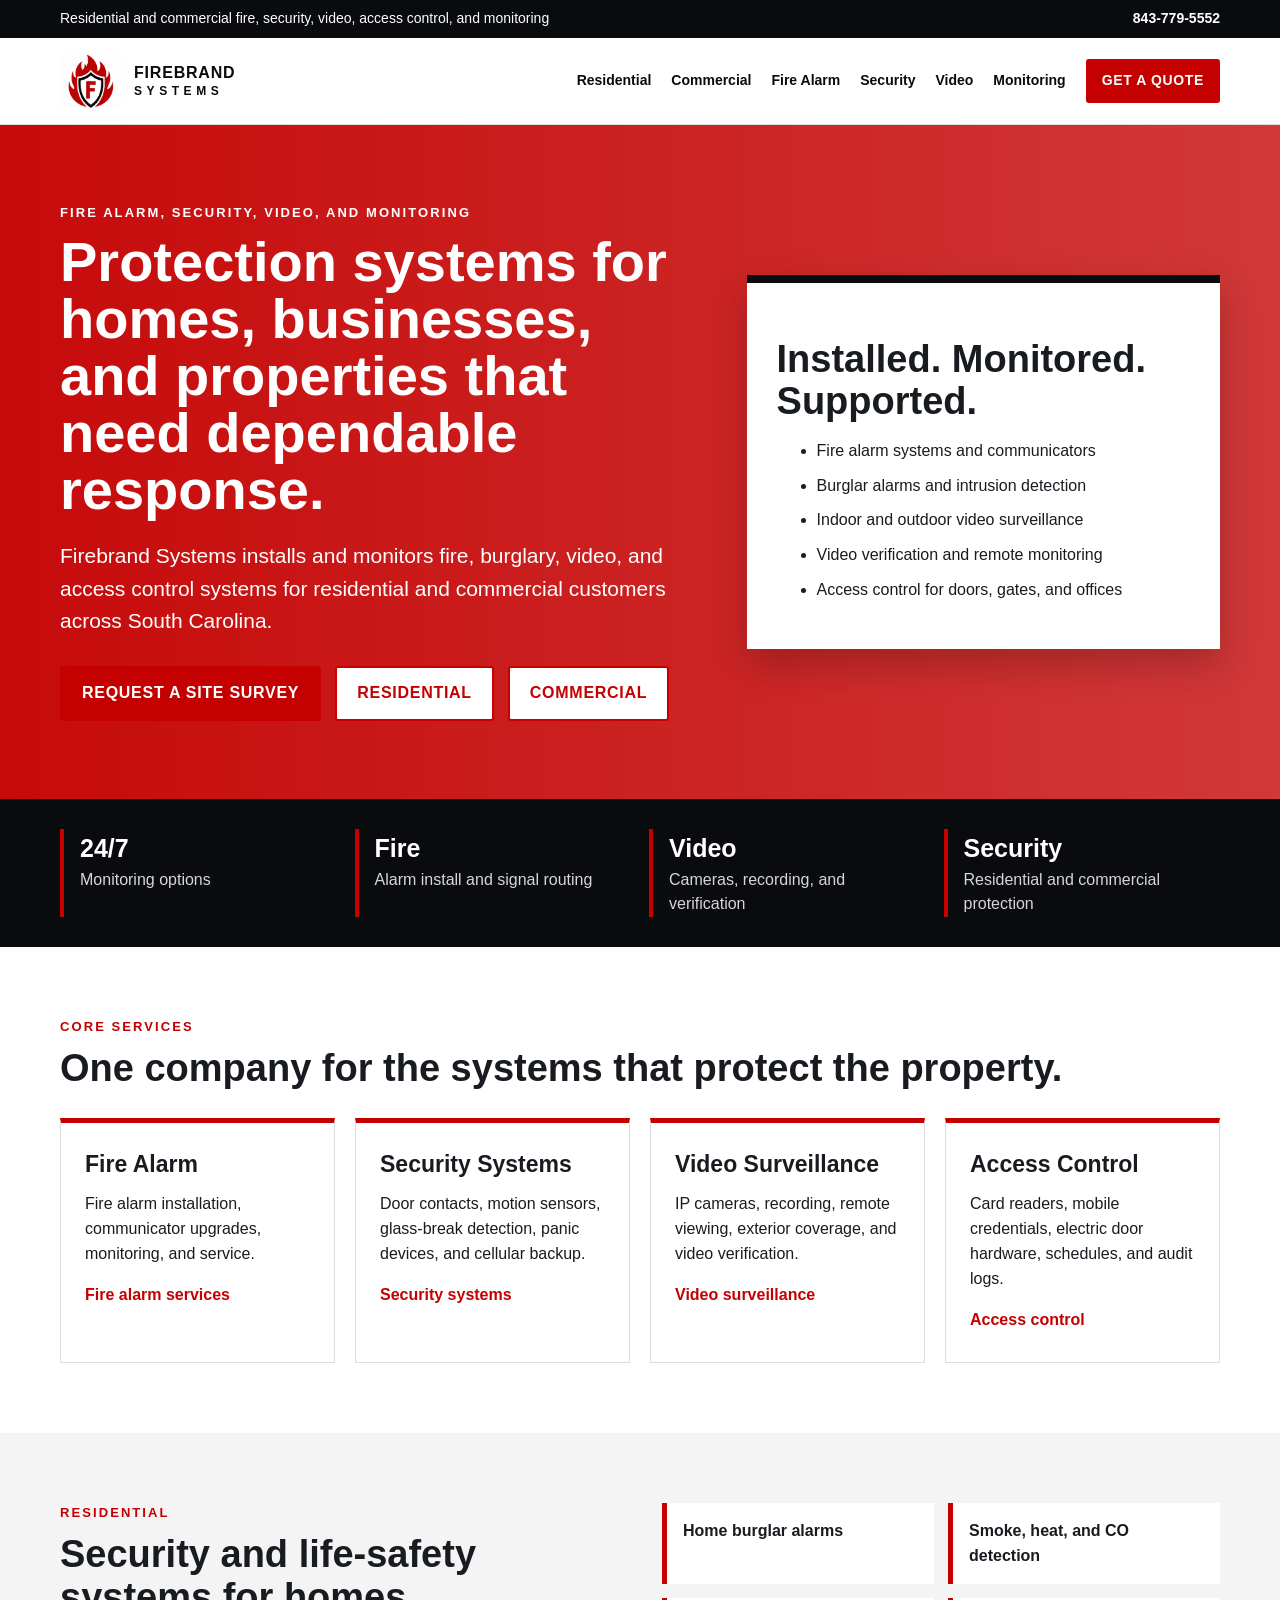
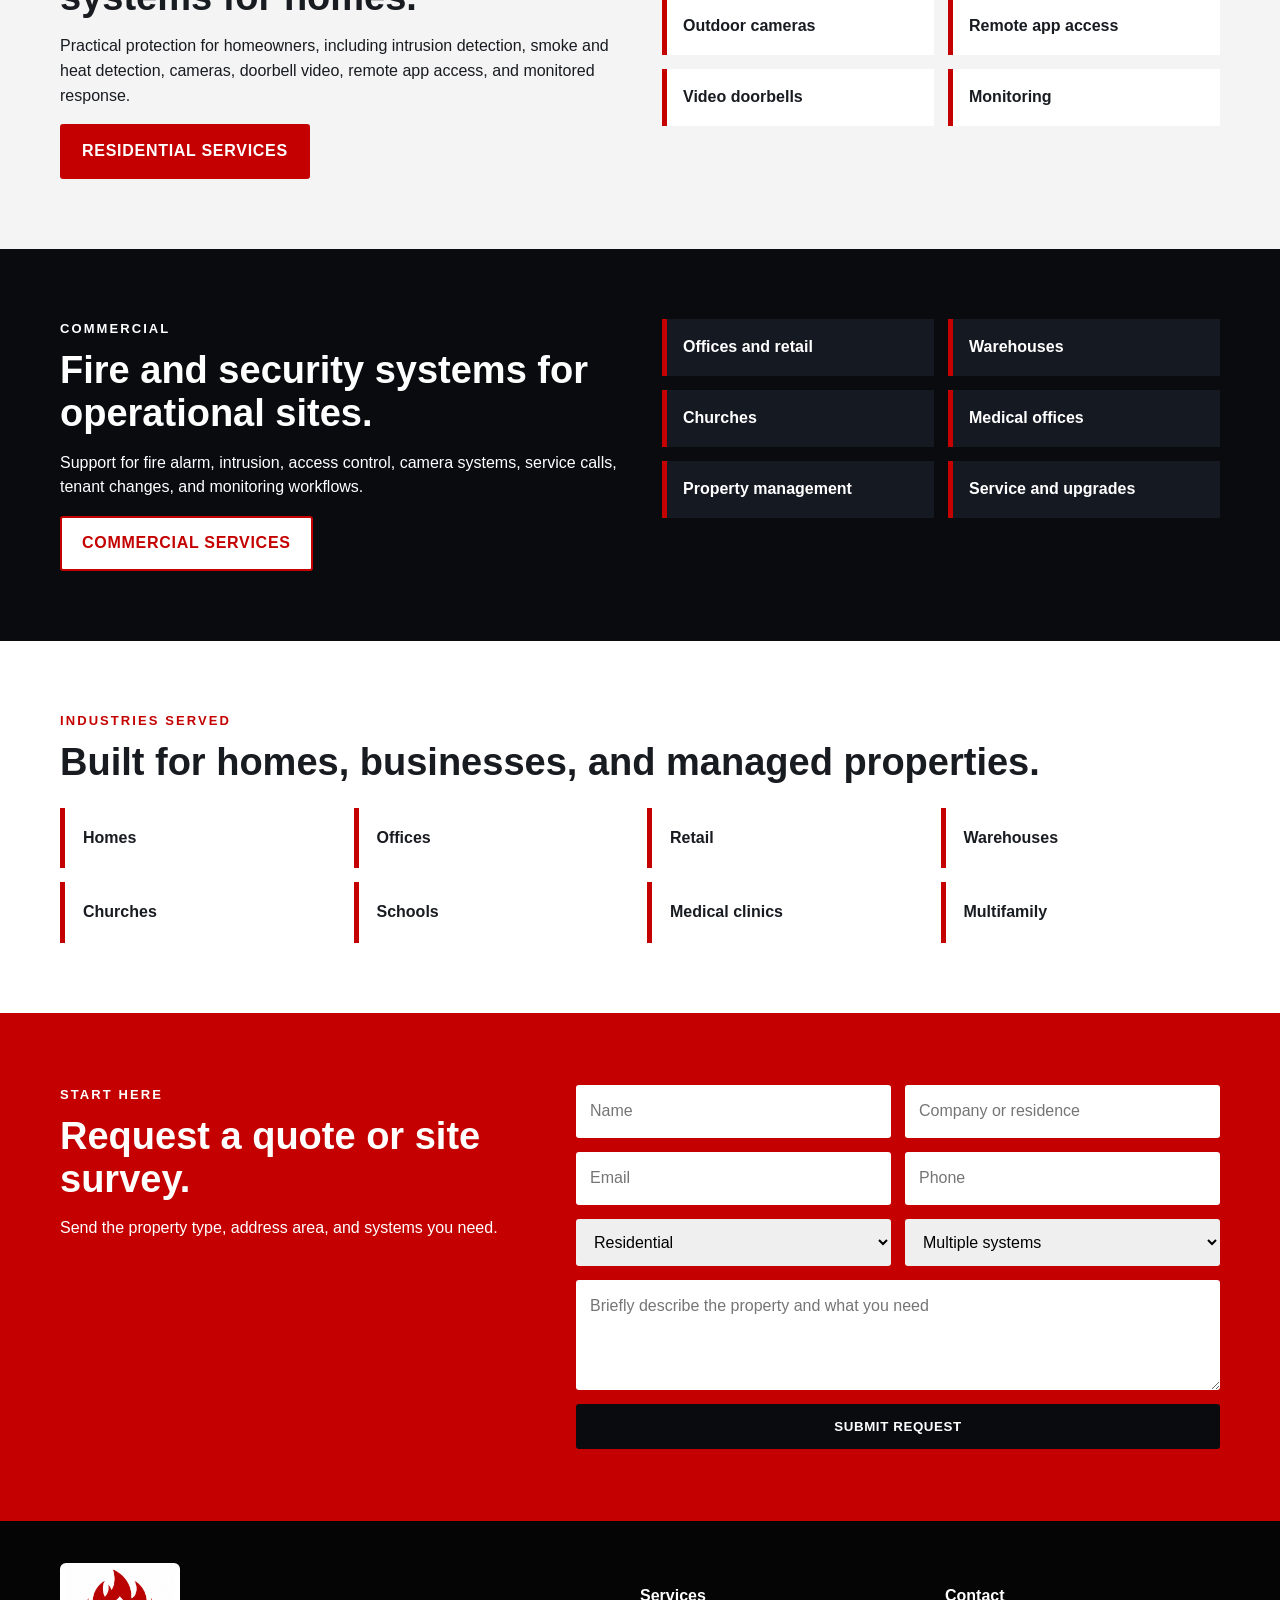
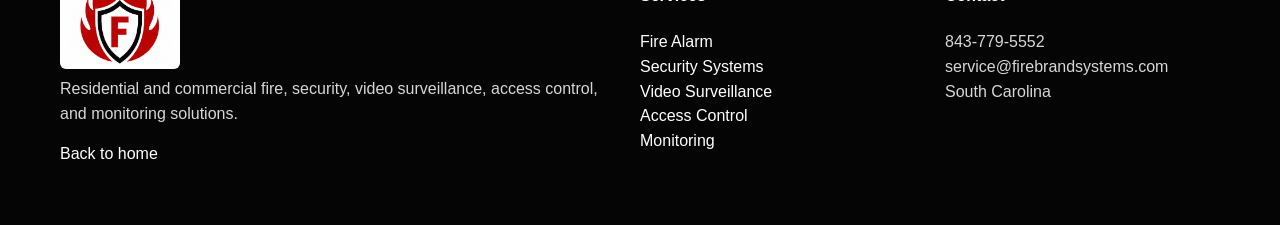
==== index.html @ 03f9a1e9 "Update logo image source in footer" ====
<!doctype html>
<html lang="en">
<head>
  <meta charset="utf-8">
  <meta name="viewport" content="width=device-width, initial-scale=1">
  <title>Firebrand Systems | Fire, Security, Video & Monitoring</title>
  <meta name="description" content="Residential and commercial fire alarm, burglar alarm, video surveillance, access control, and monitoring.">
  <link rel="icon" href="assets/favicon.svg" type="image/svg+xml">
  <link rel="stylesheet" href="styles.css">
</head>
<body>

<header class="utility">
  <div class="container utility-inner">
    <span>Residential and commercial fire, security, video, access control, and monitoring</span>
    <a href="tel:8437795552">843-779-5552</a>
  </div>
</header>
<nav class="nav">
  <div class="container nav-inner">
    <a class="brand" href="index.html" aria-label="Firebrand Systems home">
      <img src="firebrand-logo.png" alt="Firebrand Systems logo">
      <span>FIREBRAND <em>SYSTEMS</em></span>
    </a>
    <div class="nav-links">
      <a href="residential.html">Residential</a>
      <a href="commercial.html">Commercial</a>
      <a href="fire-alarm.html">Fire Alarm</a>
      <a href="security-systems.html">Security</a>
      <a href="video-surveillance.html">Video</a>
      <a href="monitoring.html">Monitoring</a>
      <a class="button nav-button" href="contact.html">Get a Quote</a>
    </div>
  </div>
</nav>


<main id="top">
  <section class="hero">
    <div class="container hero-grid">
      <div class="hero-copy">
        <p class="eyebrow">Fire alarm, security, video, and monitoring</p>
        <h1>Protection systems for homes, businesses, and properties that need dependable response.</h1>
        <p class="lead">Firebrand Systems installs and monitors fire, burglary, video, and access control systems for residential and commercial customers across South Carolina.</p>
        <div class="actions">
          <a class="button" href="contact.html">Request a Site Survey</a>
          <a class="button secondary" href="residential.html">Residential</a>
          <a class="button secondary" href="commercial.html">Commercial</a>
        </div>
      </div>
      <div class="hero-panel">
        <img src="assets/firebrand-logo.png" alt="">
        <h2>Installed. Monitored. Supported.</h2>
        <ul>
          <li>Fire alarm systems and communicators</li>
          <li>Burglar alarms and intrusion detection</li>
          <li>Indoor and outdoor video surveillance</li>
          <li>Video verification and remote monitoring</li>
          <li>Access control for doors, gates, and offices</li>
        </ul>
      </div>
    </div>
  </section>

  <section class="section proof">
    <div class="container proof-grid">
      <div><strong>24/7</strong><span>Monitoring options</span></div>
      <div><strong>Fire</strong><span>Alarm install and signal routing</span></div>
      <div><strong>Video</strong><span>Cameras, recording, and verification</span></div>
      <div><strong>Security</strong><span>Residential and commercial protection</span></div>
    </div>
  </section>

  <section class="section">
    <div class="container">
      <p class="eyebrow red">Core services</p>
      <h2>One company for the systems that protect the property.</h2>
      <div class="cards">
        <article class="card"><h3>Fire Alarm</h3><p>Fire alarm installation, communicator upgrades, monitoring, and service.</p><a href="fire-alarm.html">Fire alarm services</a></article>
        <article class="card"><h3>Security Systems</h3><p>Door contacts, motion sensors, glass-break detection, panic devices, and cellular backup.</p><a href="security-systems.html">Security systems</a></article>
        <article class="card"><h3>Video Surveillance</h3><p>IP cameras, recording, remote viewing, exterior coverage, and video verification.</p><a href="video-surveillance.html">Video surveillance</a></article>
        <article class="card"><h3>Access Control</h3><p>Card readers, mobile credentials, electric door hardware, schedules, and audit logs.</p><a href="access-control.html">Access control</a></article>
      </div>
    </div>
  </section>

  <section class="section split-section">
    <div class="container split">
      <div>
        <p class="eyebrow red">Residential</p>
        <h2>Security and life-safety systems for homes.</h2>
        <p>Practical protection for homeowners, including intrusion detection, smoke and heat detection, cameras, doorbell video, remote app access, and monitored response.</p>
        <a class="button" href="residential.html">Residential Services</a>
      </div>
      <div class="checklist">
        <span>Home burglar alarms</span><span>Smoke, heat, and CO detection</span><span>Outdoor cameras</span><span>Remote app access</span><span>Video doorbells</span><span>Monitoring</span>
      </div>
    </div>
  </section>

  <section class="section dark">
    <div class="container split">
      <div>
        <p class="eyebrow">Commercial</p>
        <h2>Fire and security systems for operational sites.</h2>
        <p>Support for fire alarm, intrusion, access control, camera systems, service calls, tenant changes, and monitoring workflows.</p>
        <a class="button secondary" href="commercial.html">Commercial Services</a>
      </div>
      <div class="checklist dark-list">
        <span>Offices and retail</span><span>Warehouses</span><span>Churches</span><span>Medical offices</span><span>Property management</span><span>Service and upgrades</span>
      </div>
    </div>
  </section>

  <section class="section">
    <div class="container">
      <p class="eyebrow red">Industries served</p>
      <h2>Built for homes, businesses, and managed properties.</h2>
      <div class="industry-grid">
        <span>Homes</span><span>Offices</span><span>Retail</span><span>Warehouses</span>
        <span>Churches</span><span>Schools</span><span>Medical clinics</span><span>Multifamily</span>
      </div>
    </div>
  </section>

  <section class="cta">
    <div class="container cta-grid">
      <div><p class="eyebrow">Start here</p><h2>Request a quote or site survey.</h2><p>Send the property type, address area, and systems you need.</p></div>
      <form name="quote-home" method="POST" data-netlify="true">
        <input type="text" name="name" placeholder="Name">
        <input type="text" name="company" placeholder="Company or residence">
        <input type="email" name="email" placeholder="Email">
        <input type="tel" name="phone" placeholder="Phone">
        <select name="property_type"><option>Residential</option><option>Commercial</option><option>Property management</option><option>Other</option></select>
        <select name="service"><option>Multiple systems</option><option>Fire alarm</option><option>Burglar alarm</option><option>Video surveillance</option><option>Access control</option><option>Monitoring</option></select>
        <textarea name="message" placeholder="Briefly describe the property and what you need"></textarea>
        <button class="button dark-button" type="submit">Submit Request</button>
      </form>
    </div>
  </section>
</main>


<footer>
  <div class="container footer-grid">
    <div>
      <img src="firebrand-logo.png" alt="Firebrand Systems logo">
      <p>Residential and commercial fire, security, video surveillance, access control, and monitoring solutions.</p>
      <p><a href="index.html">Back to home</a></p>
    </div>
    <div>
      <h4>Services</h4>
      <p><a href="fire-alarm.html">Fire Alarm</a><br>
      <a href="security-systems.html">Security Systems</a><br>
      <a href="video-surveillance.html">Video Surveillance</a><br>
      <a href="access-control.html">Access Control</a><br>
      <a href="monitoring.html">Monitoring</a></p>
    </div>
    <div>
      <h4>Contact</h4>
      <p>843-779-5552<br>service@firebrandsystems.com<br>South Carolina</p>
    </div>
  </div>
</footer>

</body>
</html>
---- styles.css ----
:root{
  --red:#c40000;
  --red-dark:#9f0000;
  --dark:#090b0f;
  --ink:#181b20;
  --muted:#f4f4f4;
  --panel:#ffffff;
  --line:#dddddd;
  --soft:#fafafa;
}
*{box-sizing:border-box}
html{scroll-behavior:smooth}
body{margin:0;font-family:Arial,Helvetica,sans-serif;color:var(--ink);line-height:1.55;background:#fff}
img{max-width:100%;height:auto}
.container{width:min(1160px,92vw);margin:0 auto}
.utility{background:var(--dark);color:#fff;font-size:14px}
.utility-inner{display:flex;justify-content:space-between;gap:18px;padding:8px 0}
.utility a{color:#fff;text-decoration:none;font-weight:800}
.nav{background:#fff;border-bottom:1px solid var(--line);position:sticky;top:0;z-index:20}
.nav-inner{display:flex;align-items:center;justify-content:space-between;padding:12px 0}
.brand{display:flex;align-items:center;gap:12px;text-decoration:none;color:var(--dark);font-weight:900;letter-spacing:.05em}
.brand img{width:62px;height:62px;object-fit:contain}
.brand span{line-height:1}
.brand em{display:block;font-style:normal;font-size:12px;letter-spacing:.38em;margin-top:4px}
.nav-links{display:flex;align-items:center;gap:20px}
.nav-links a{color:var(--dark);text-decoration:none;font-weight:800;font-size:14px}
.nav-links a:hover{color:var(--red)}
.button{display:inline-block;background:var(--red);color:#fff!important;text-decoration:none;border:2px solid var(--red);border-radius:3px;padding:13px 20px;font-weight:900;text-transform:uppercase;letter-spacing:.045em}
.button:hover{background:var(--red-dark);border-color:var(--red-dark)}
.nav-button{padding:9px 14px}
.secondary{background:#fff;color:var(--red)!important}
.dark-button{background:var(--dark);border-color:var(--dark)}
.hero{background:linear-gradient(90deg,rgba(196,0,0,.96),rgba(196,0,0,.78));color:#fff;padding:78px 0}
.hero.service-hero{padding:56px 0}
.hero-grid{display:grid;grid-template-columns:1.15fr .85fr;gap:46px;align-items:center}
.eyebrow{margin:0 0 10px;text-transform:uppercase;letter-spacing:.16em;font-weight:900;font-size:13px;color:#fff}
.eyebrow.red{color:var(--red)}
h1{font-size:56px;line-height:1.02;margin:0 0 22px;max-width:900px}
h2{font-size:38px;line-height:1.12;margin:0 0 16px}
h3{font-size:23px;margin:0 0 10px}
p{margin-top:0}
.lead{font-size:21px;max-width:800px}
.actions{display:flex;gap:14px;flex-wrap:wrap;margin-top:28px}
.hero-panel,.monitor-card,.quote-card{background:#fff;color:var(--ink);padding:30px;border-top:8px solid var(--dark);box-shadow:0 16px 36px rgba(0,0,0,.22)}
.hero-panel img{width:130px;height:auto;margin-bottom:8px}
.hero-panel li,.monitor-card li{margin:10px 0}
.section{padding:70px 0}
.proof{padding:30px 0;background:var(--dark);color:#fff}
.proof-grid{display:grid;grid-template-columns:repeat(4,1fr);gap:18px}
.proof-grid div{border-left:4px solid var(--red);padding-left:16px}
.proof-grid strong{display:block;font-size:25px}
.proof-grid span{color:#d7d7d7}
.cards{display:grid;grid-template-columns:repeat(4,1fr);gap:20px;margin-top:28px}
.card{border:1px solid var(--line);border-top:5px solid var(--red);padding:24px;background:#fff;min-height:245px}
.card a{color:var(--red);font-weight:900;text-decoration:none}
.card a:hover{text-decoration:underline}
.three{grid-template-columns:repeat(3,1fr)}
.split-section{background:var(--muted)}
.split{display:grid;grid-template-columns:1fr 1fr;gap:44px;align-items:start}
.checklist{display:grid;grid-template-columns:1fr 1fr;gap:14px}
.checklist span{background:#fff;border-left:5px solid var(--red);padding:16px;font-weight:900}
.dark{background:var(--dark);color:#fff}
.dark-list span{background:#151922;color:#fff;border-left-color:var(--red)}
.industry-grid{display:grid;grid-template-columns:repeat(4,1fr);gap:14px;margin-top:24px}
.industry-grid span{background:#fff;border-left:5px solid var(--red);padding:18px;font-weight:900}
.process{counter-reset:step;display:grid;grid-template-columns:repeat(4,1fr);gap:20px;margin-top:24px}
.process div{background:#fff;border:1px solid var(--line);padding:24px}
.process div:before{counter-increment:step;content:counter(step);display:grid;place-items:center;width:36px;height:36px;background:var(--red);color:#fff;font-weight:900;border-radius:50%;margin-bottom:14px}
.cta{background:var(--red);color:#fff;padding:72px 0}
.cta-grid{display:grid;grid-template-columns:.85fr 1.15fr;gap:40px}
form{display:grid;grid-template-columns:1fr 1fr;gap:14px}
input,select,textarea{font:inherit;padding:14px;border:0;border-radius:3px;width:100%}
textarea{grid-column:1/-1;min-height:110px}
form .button{grid-column:1/-1;cursor:pointer}
footer{background:#050505;color:#fff;padding:42px 0}
.footer-grid{display:grid;grid-template-columns:2fr 1fr 1fr;gap:30px}
footer img{width:120px;height:auto;background:#fff;border-radius:6px;padding:5px}
footer a{color:#fff;text-decoration:none}
footer a:hover{text-decoration:underline}
footer p{color:#d7d7d7}
.breadcrumbs{font-size:14px;margin-bottom:18px}
.breadcrumbs a{color:#fff}
.service-layout{display:grid;grid-template-columns:1fr 340px;gap:42px}
.sidebox{background:var(--muted);border-left:5px solid var(--red);padding:24px;position:sticky;top:100px}
.sidebox a{display:block;color:var(--ink);font-weight:900;text-decoration:none;margin:10px 0}
.sidebox a:hover{color:var(--red)}
.text-list li{margin:10px 0}
.notice{background:#fff7f7;border-left:5px solid var(--red);padding:18px;margin:24px 0}
@media(max-width:980px){
  .nav-links{display:none}
  .hero-grid,.split,.cta-grid,.service-layout{grid-template-columns:1fr}
  .cards,.proof-grid,.industry-grid,.process{grid-template-columns:1fr 1fr}
  h1{font-size:42px}
  .sidebox{position:static}
}
@media(max-width:600px){
  .utility-inner{display:block}
  .cards,.proof-grid,.checklist,form,.footer-grid,.industry-grid,.process{grid-template-columns:1fr}
  textarea,form .button{grid-column:auto}
  h1{font-size:36px}
  h2{font-size:30px}
}
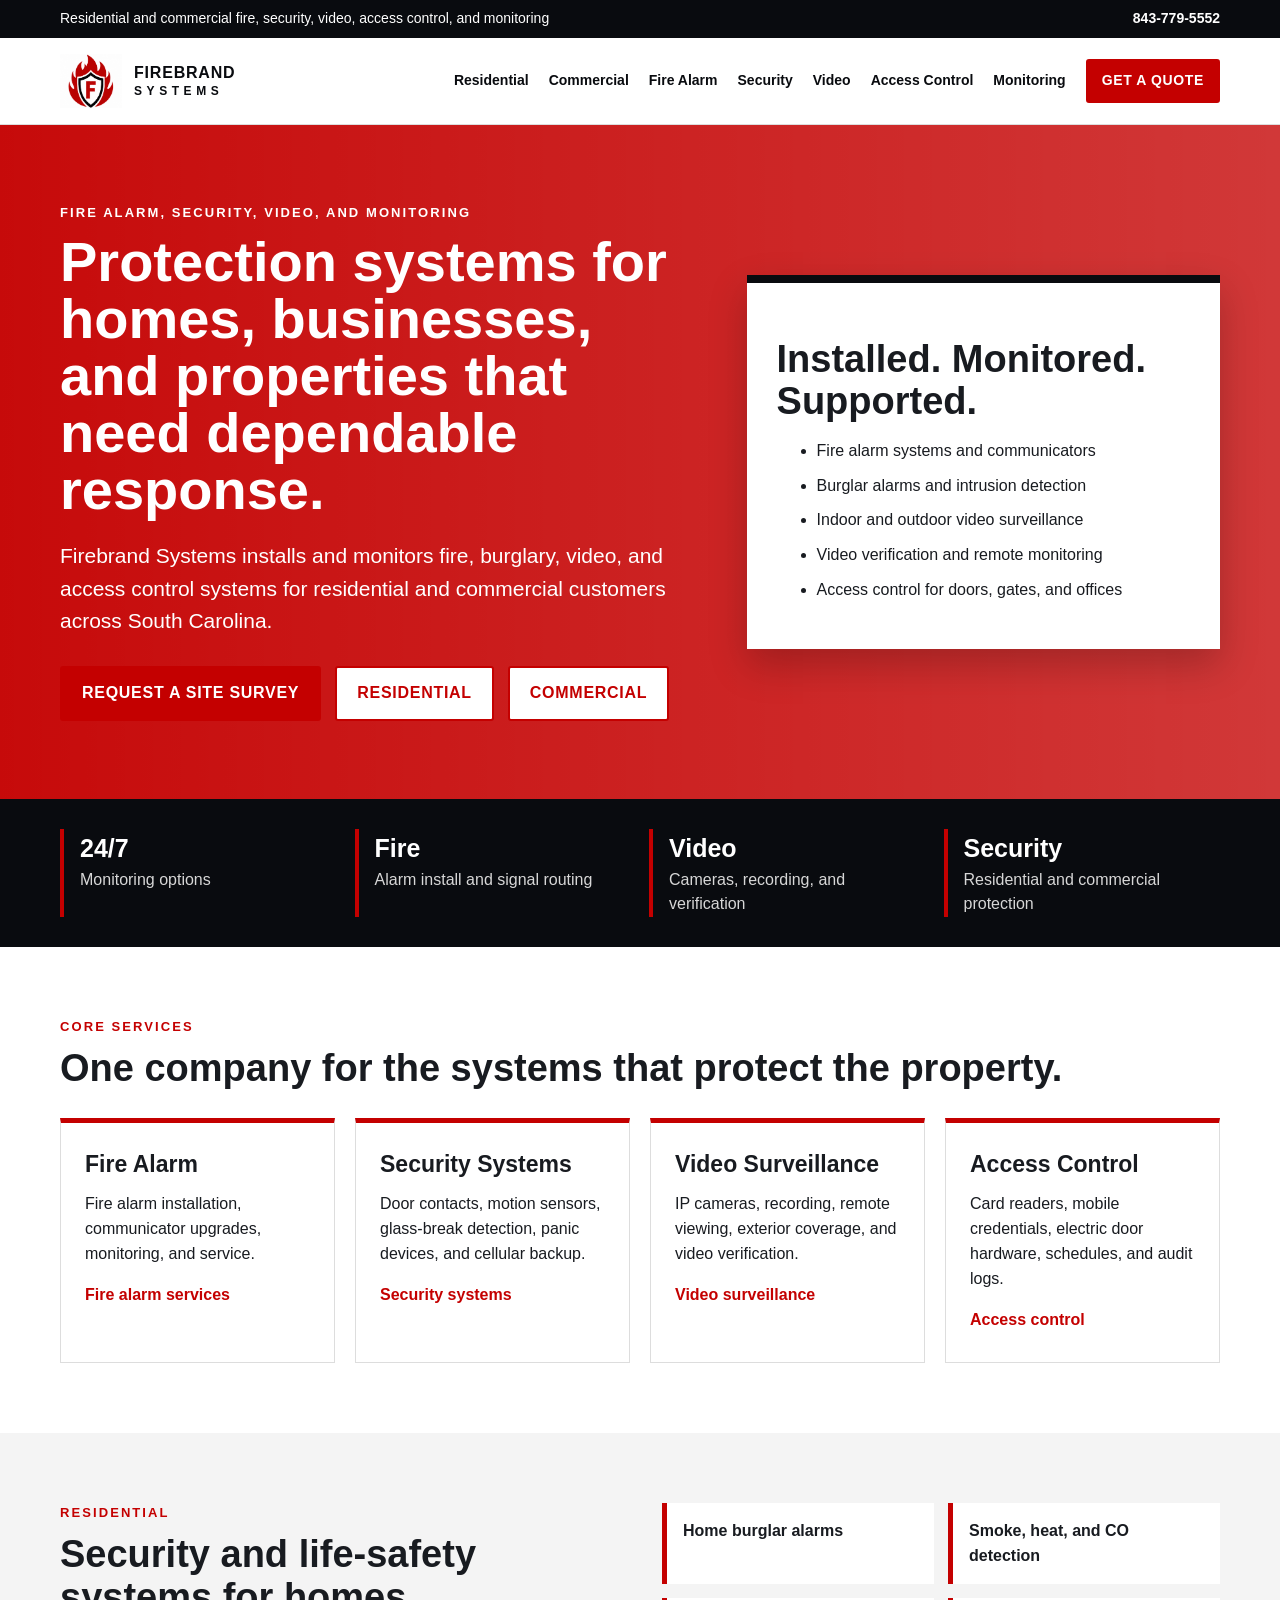
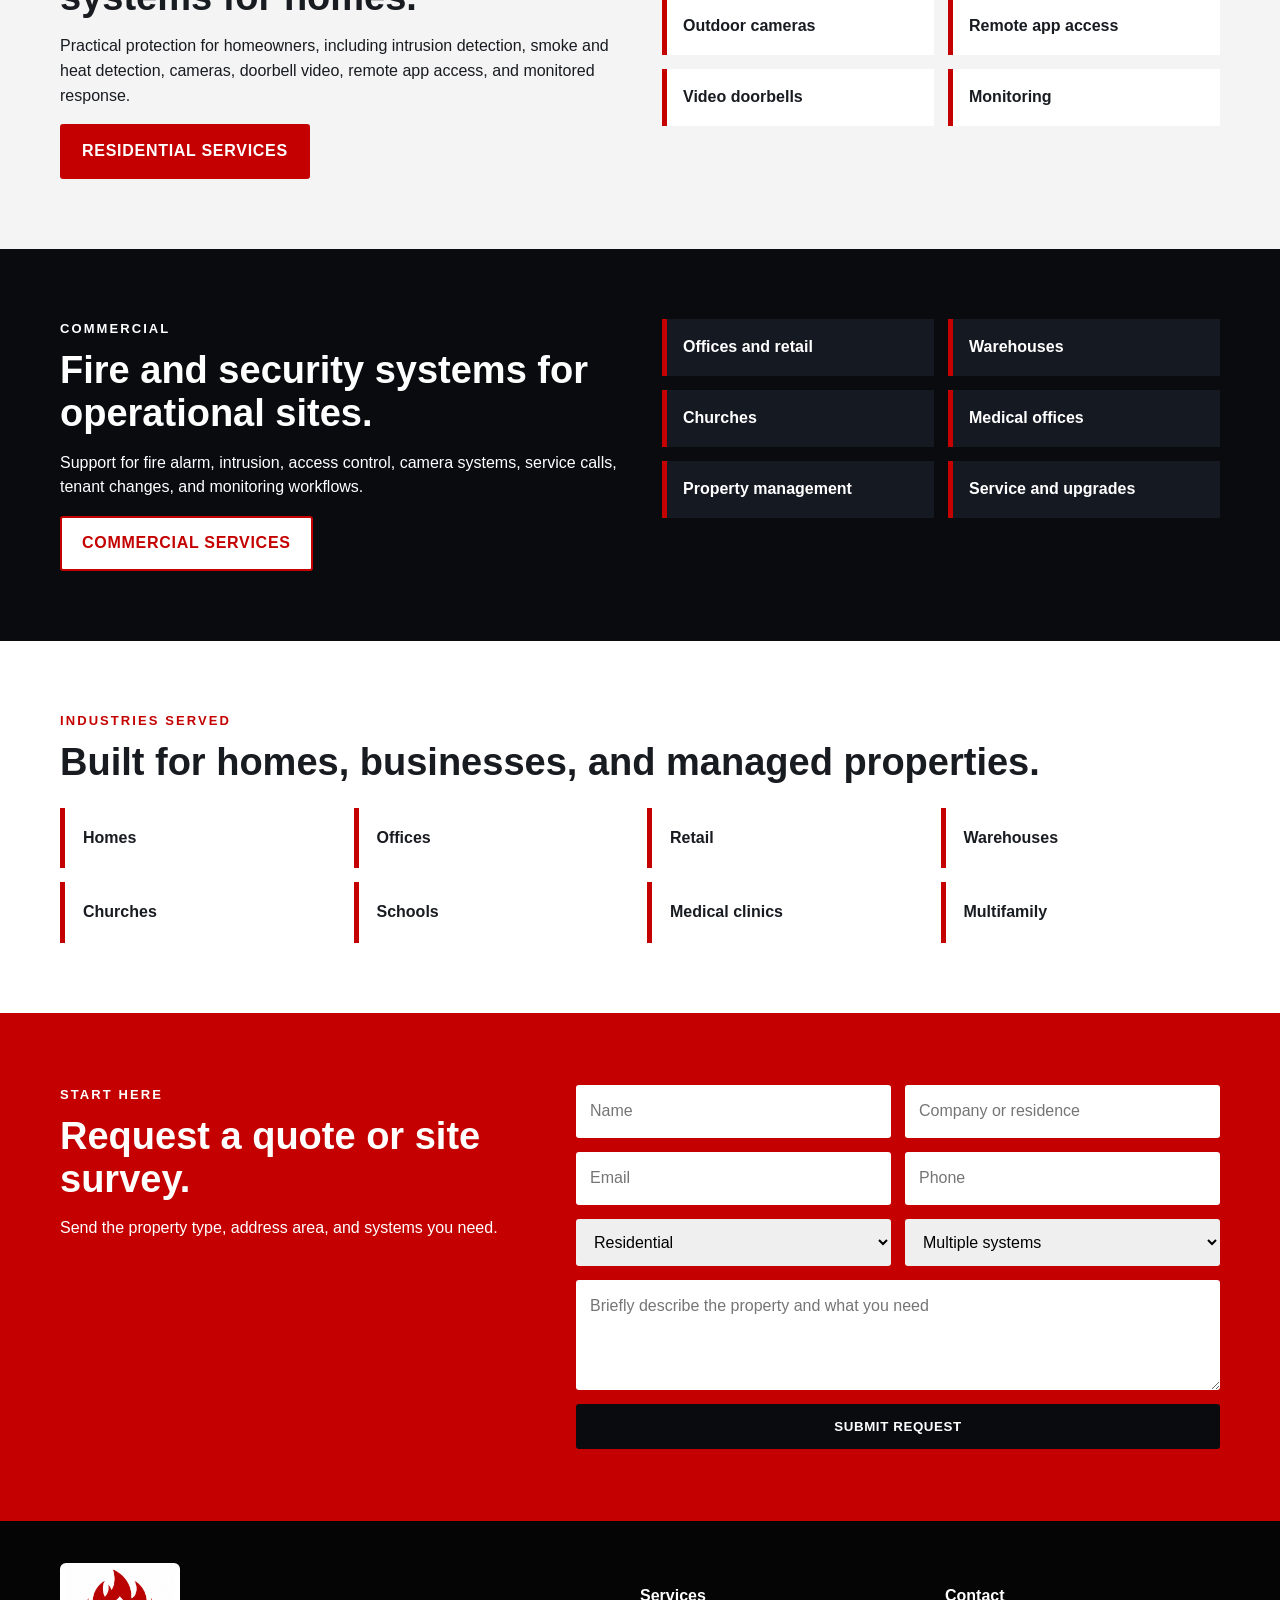
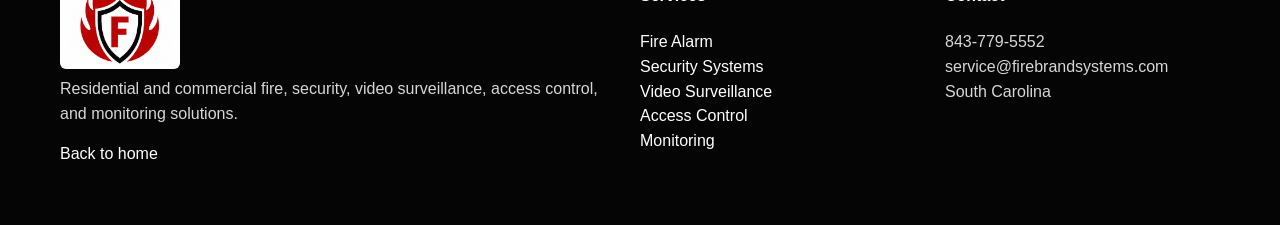
==== commit a135d866: "Add link to Access Control in navigation" ====
--- a/index.html
+++ b/index.html
@@ -28,6 +28,7 @@
       <a href="fire-alarm.html">Fire Alarm</a>
       <a href="security-systems.html">Security</a>
       <a href="video-surveillance.html">Video</a>
+      <a href="access-control.html">Access Control</a>
       <a href="monitoring.html">Monitoring</a>
       <a class="button nav-button" href="contact.html">Get a Quote</a>
     </div>
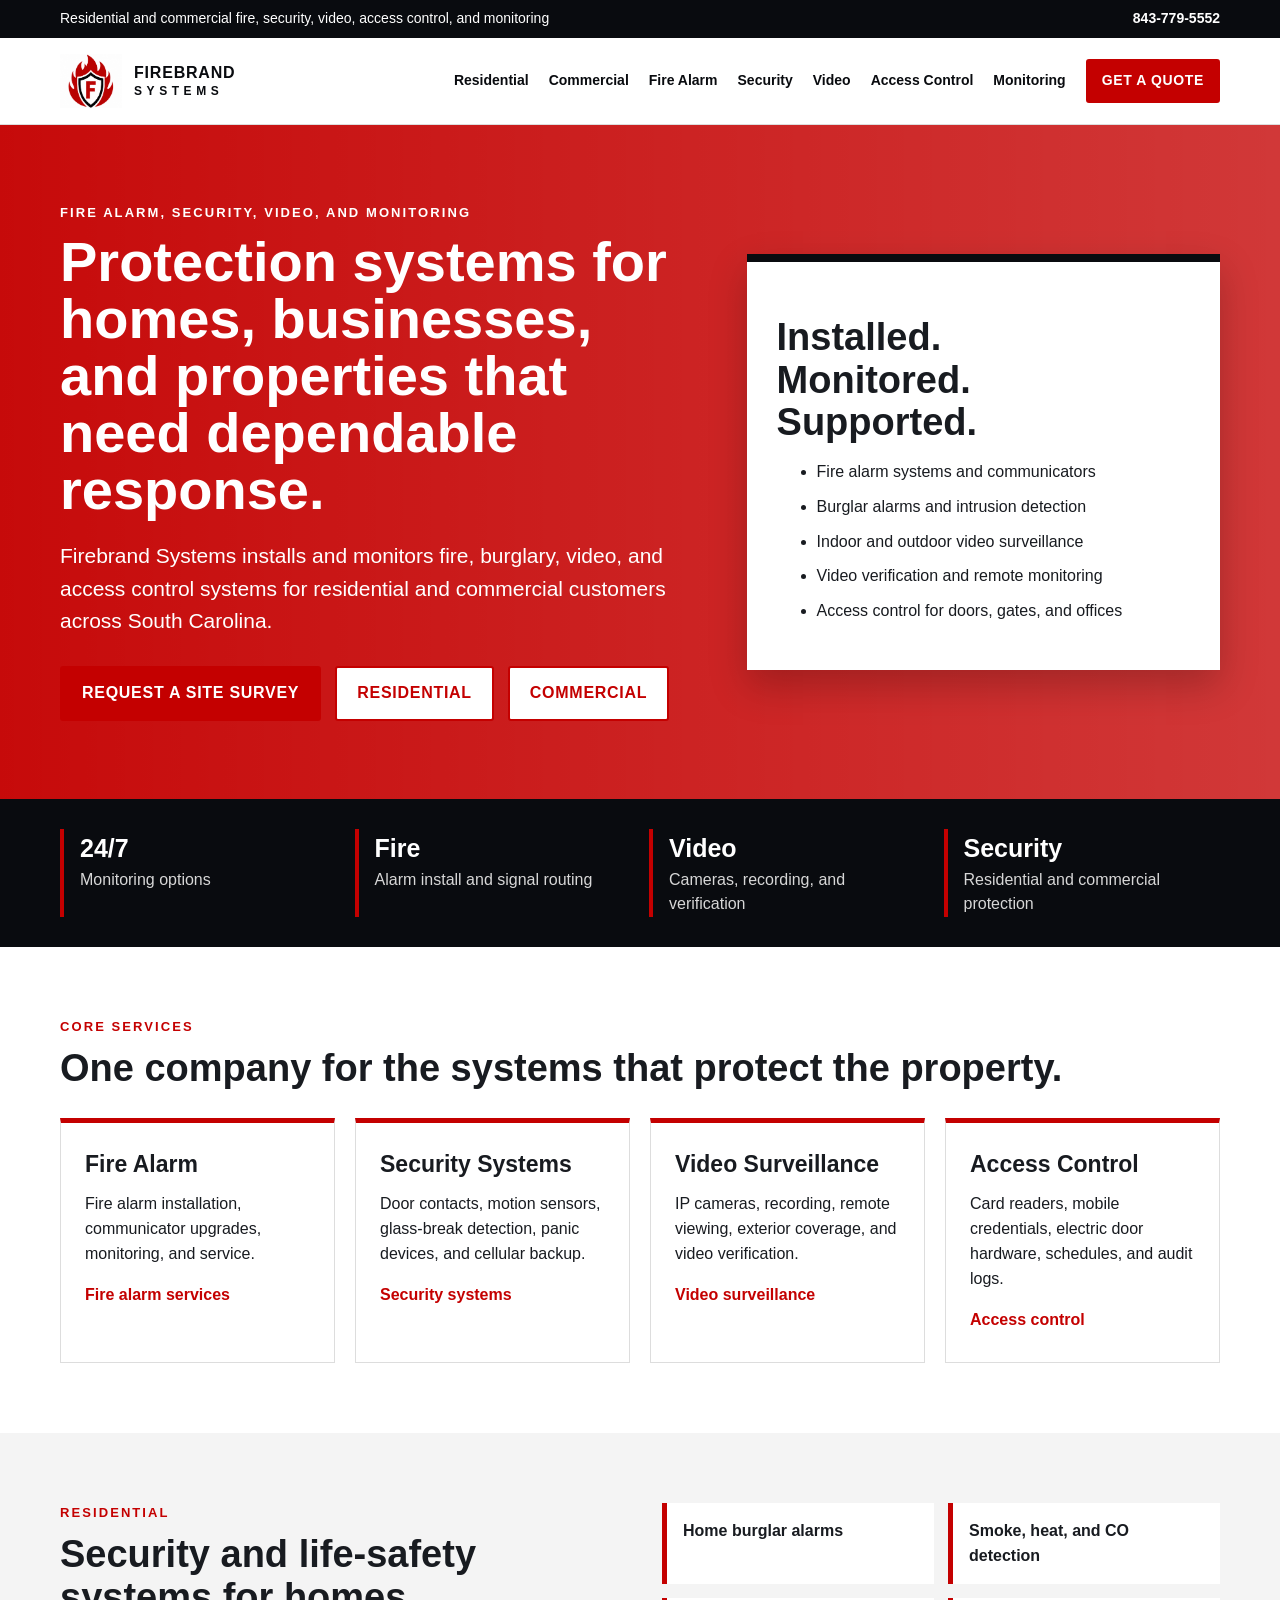
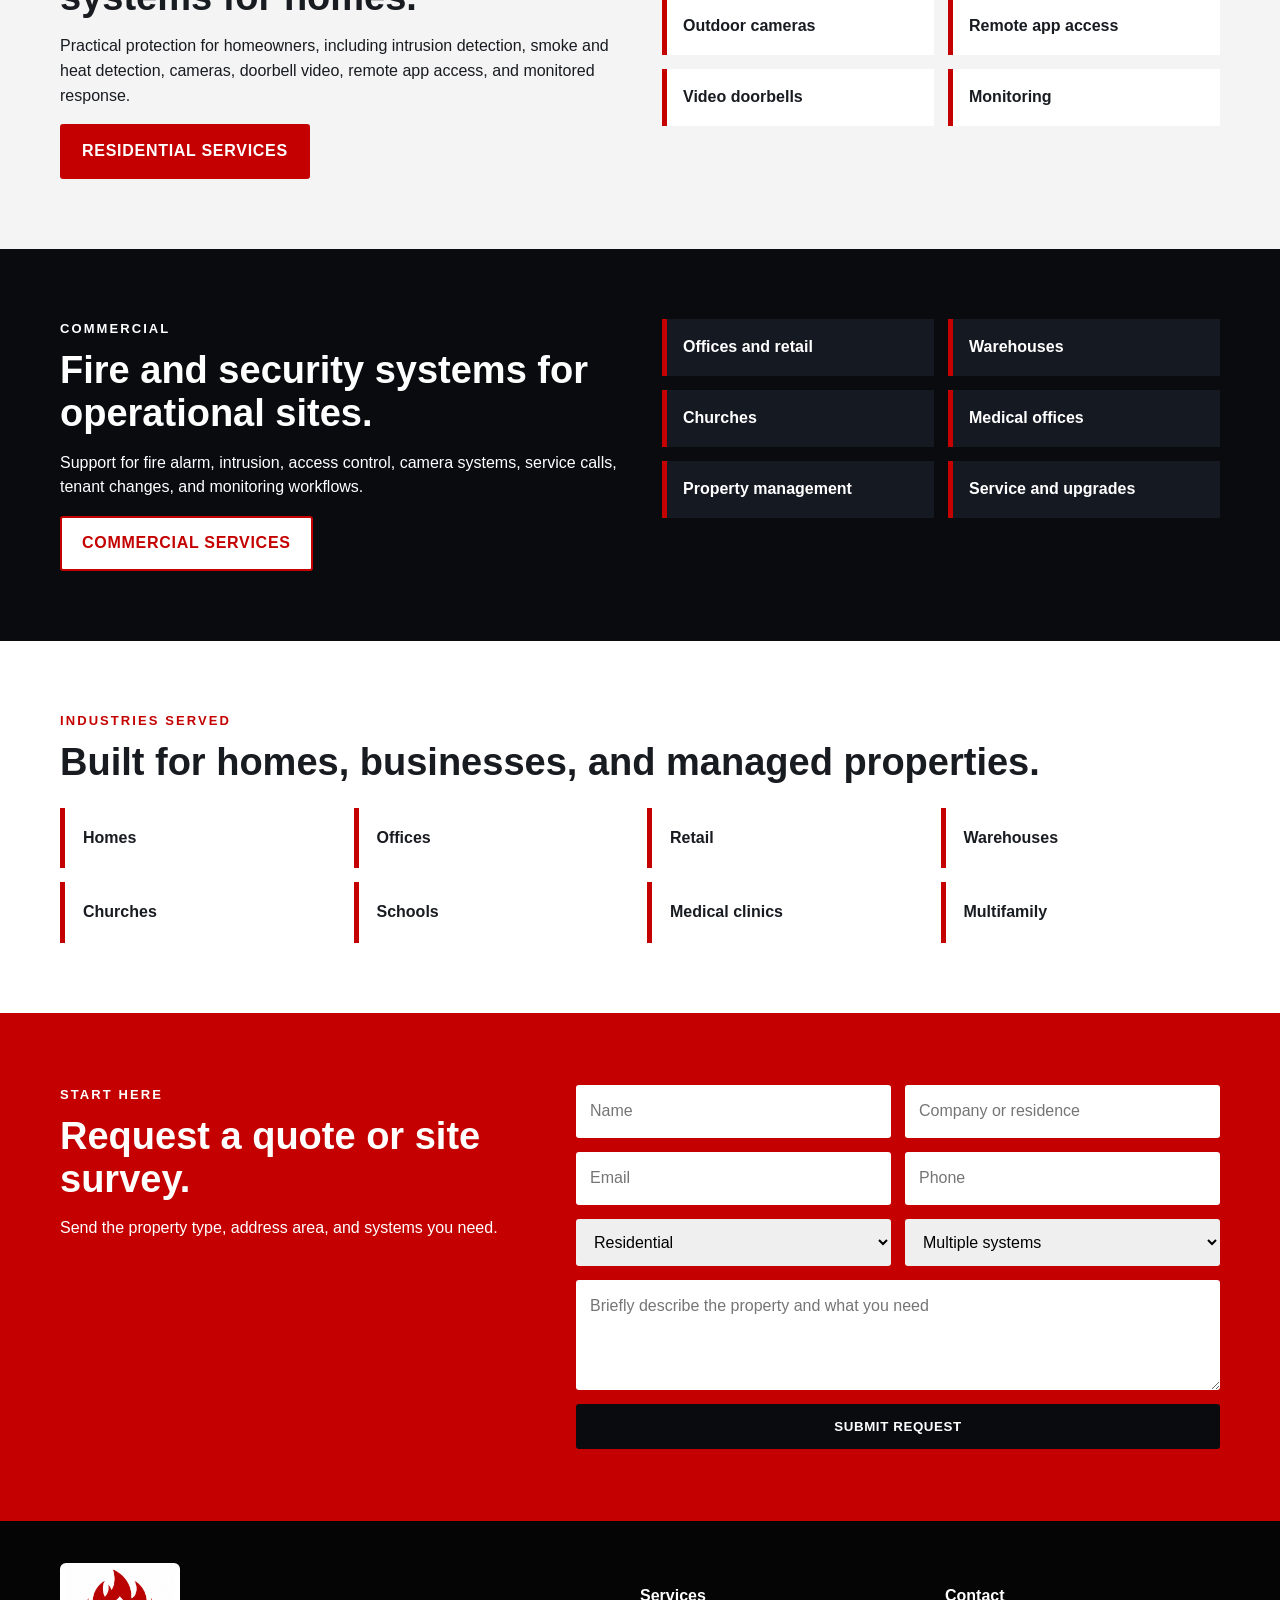
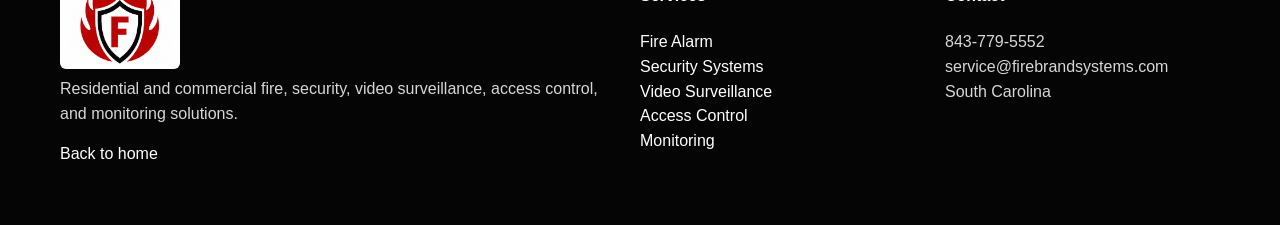
==== commit 0f690103: "Update hero panel tagline for clarity" ====
--- a/index.html
+++ b/index.html
@@ -51,7 +51,7 @@
       </div>
       <div class="hero-panel">
         <img src="assets/firebrand-logo.png" alt="">
-        <h2>Installed. Monitored. Supported.</h2>
+        <h2>Installed.<br> Monitored.<br> Supported.</h2>
         <ul>
           <li>Fire alarm systems and communicators</li>
           <li>Burglar alarms and intrusion detection</li>
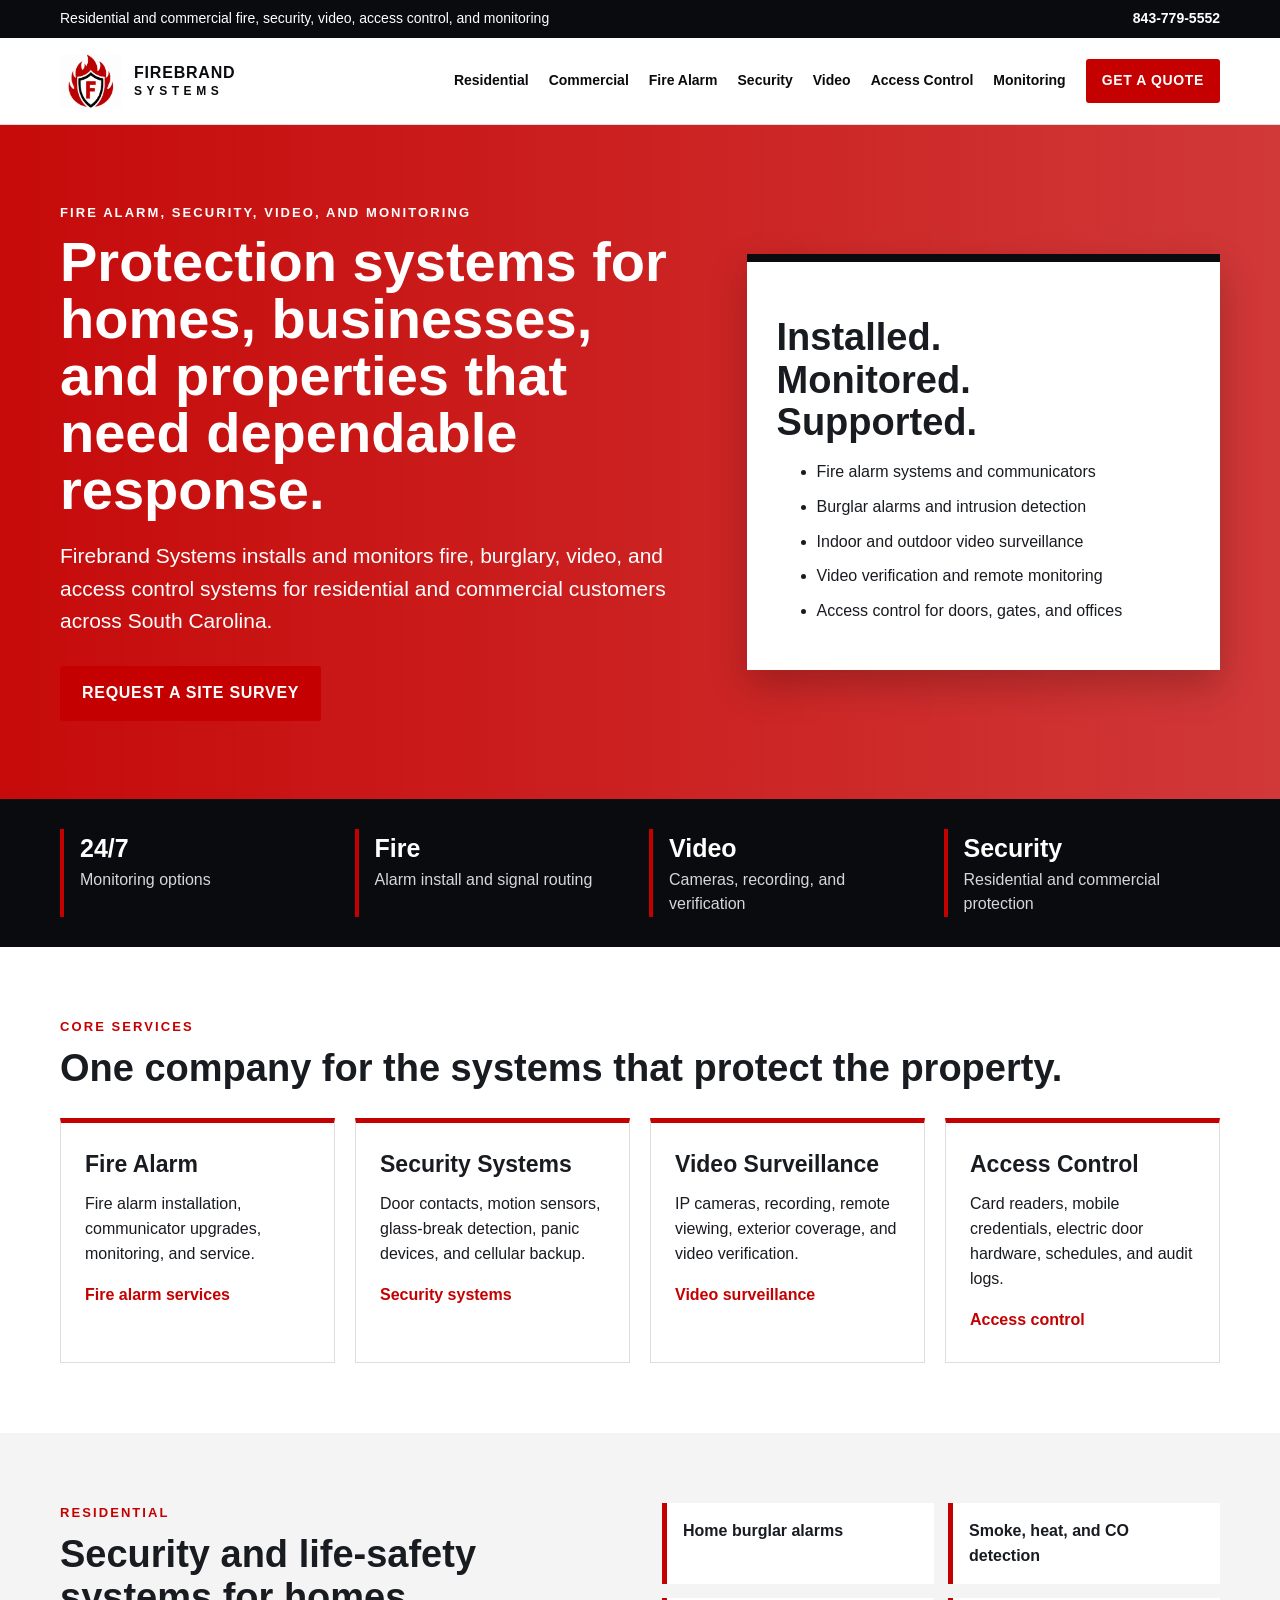
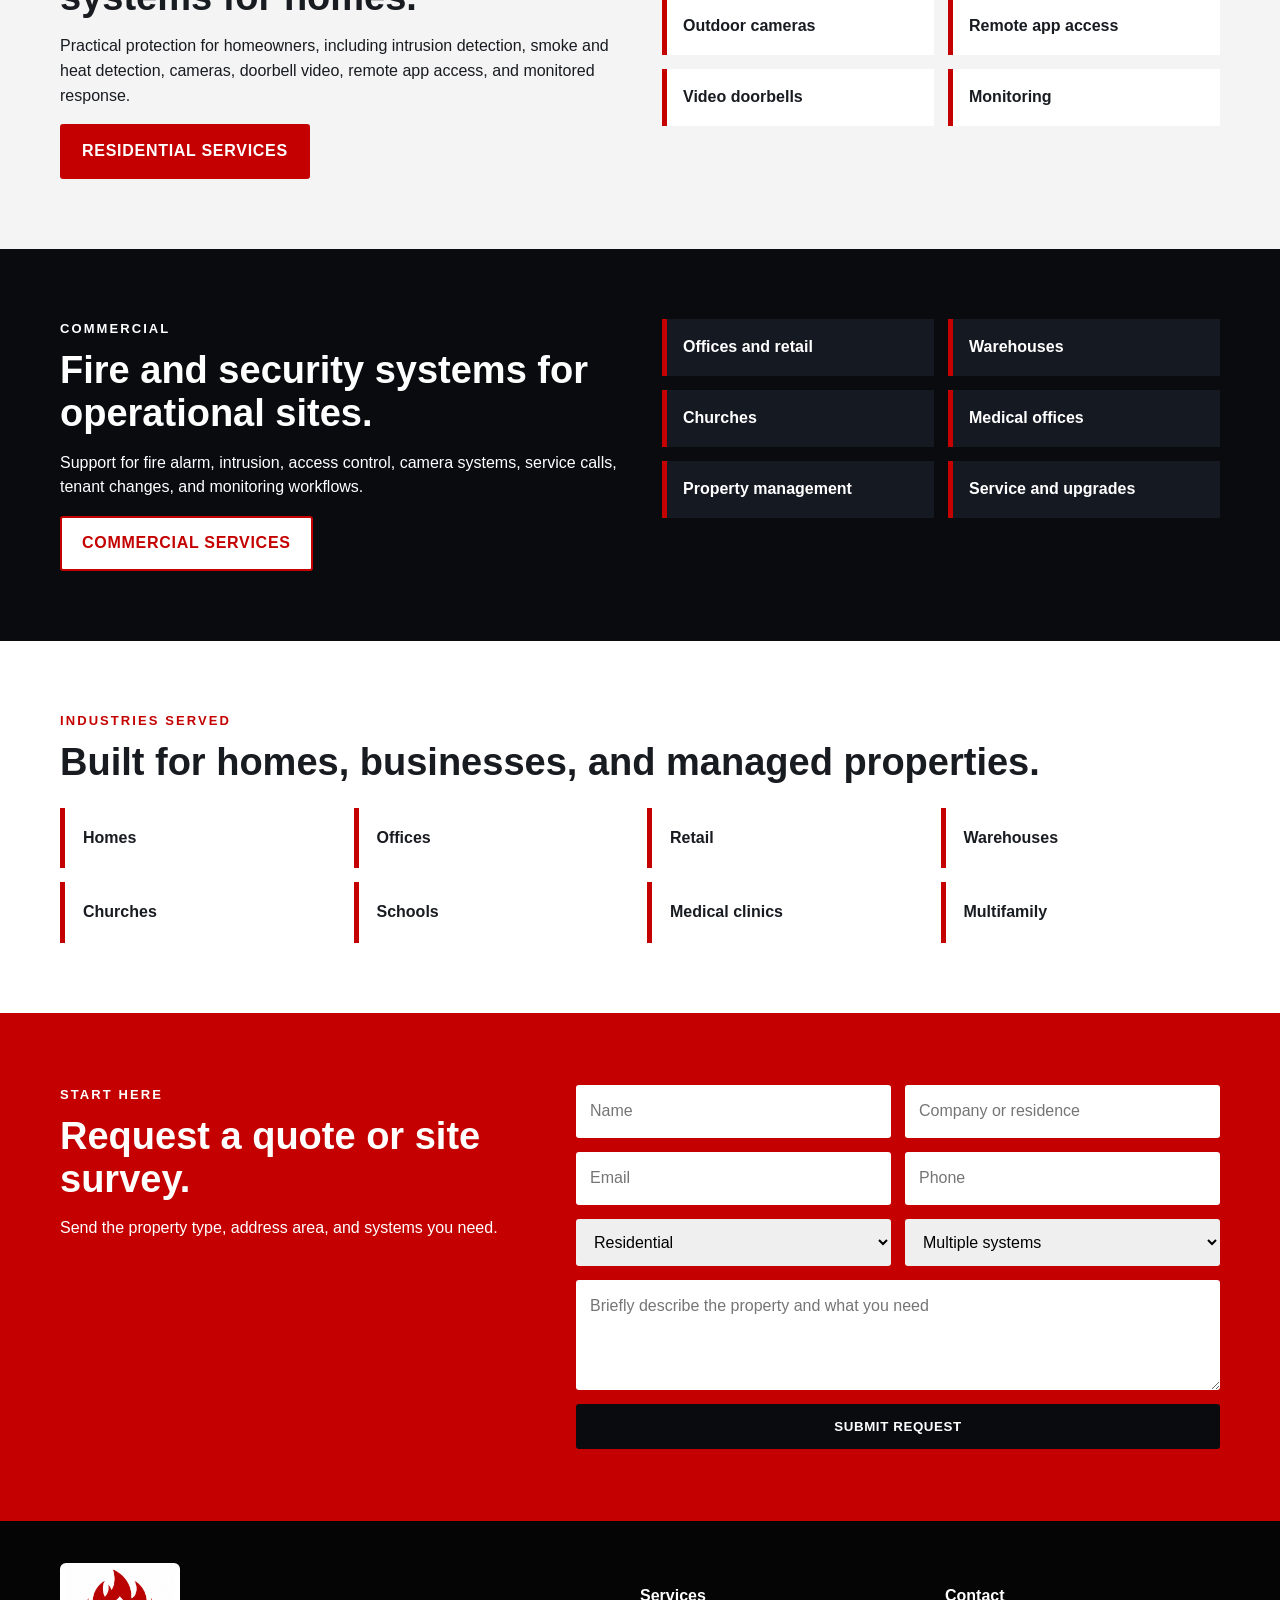
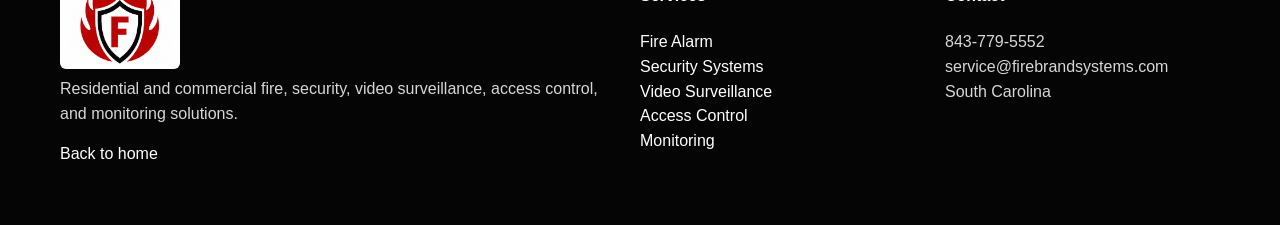
==== commit 5d57ae14: "Remove Residential and Commercial buttons Removed links to Residential and Commercial pages." ====
--- a/index.html
+++ b/index.html
@@ -45,8 +45,7 @@
         <p class="lead">Firebrand Systems installs and monitors fire, burglary, video, and access control systems for residential and commercial customers across South Carolina.</p>
         <div class="actions">
           <a class="button" href="contact.html">Request a Site Survey</a>
-          <a class="button secondary" href="residential.html">Residential</a>
-          <a class="button secondary" href="commercial.html">Commercial</a>
+  
         </div>
       </div>
       <div class="hero-panel">
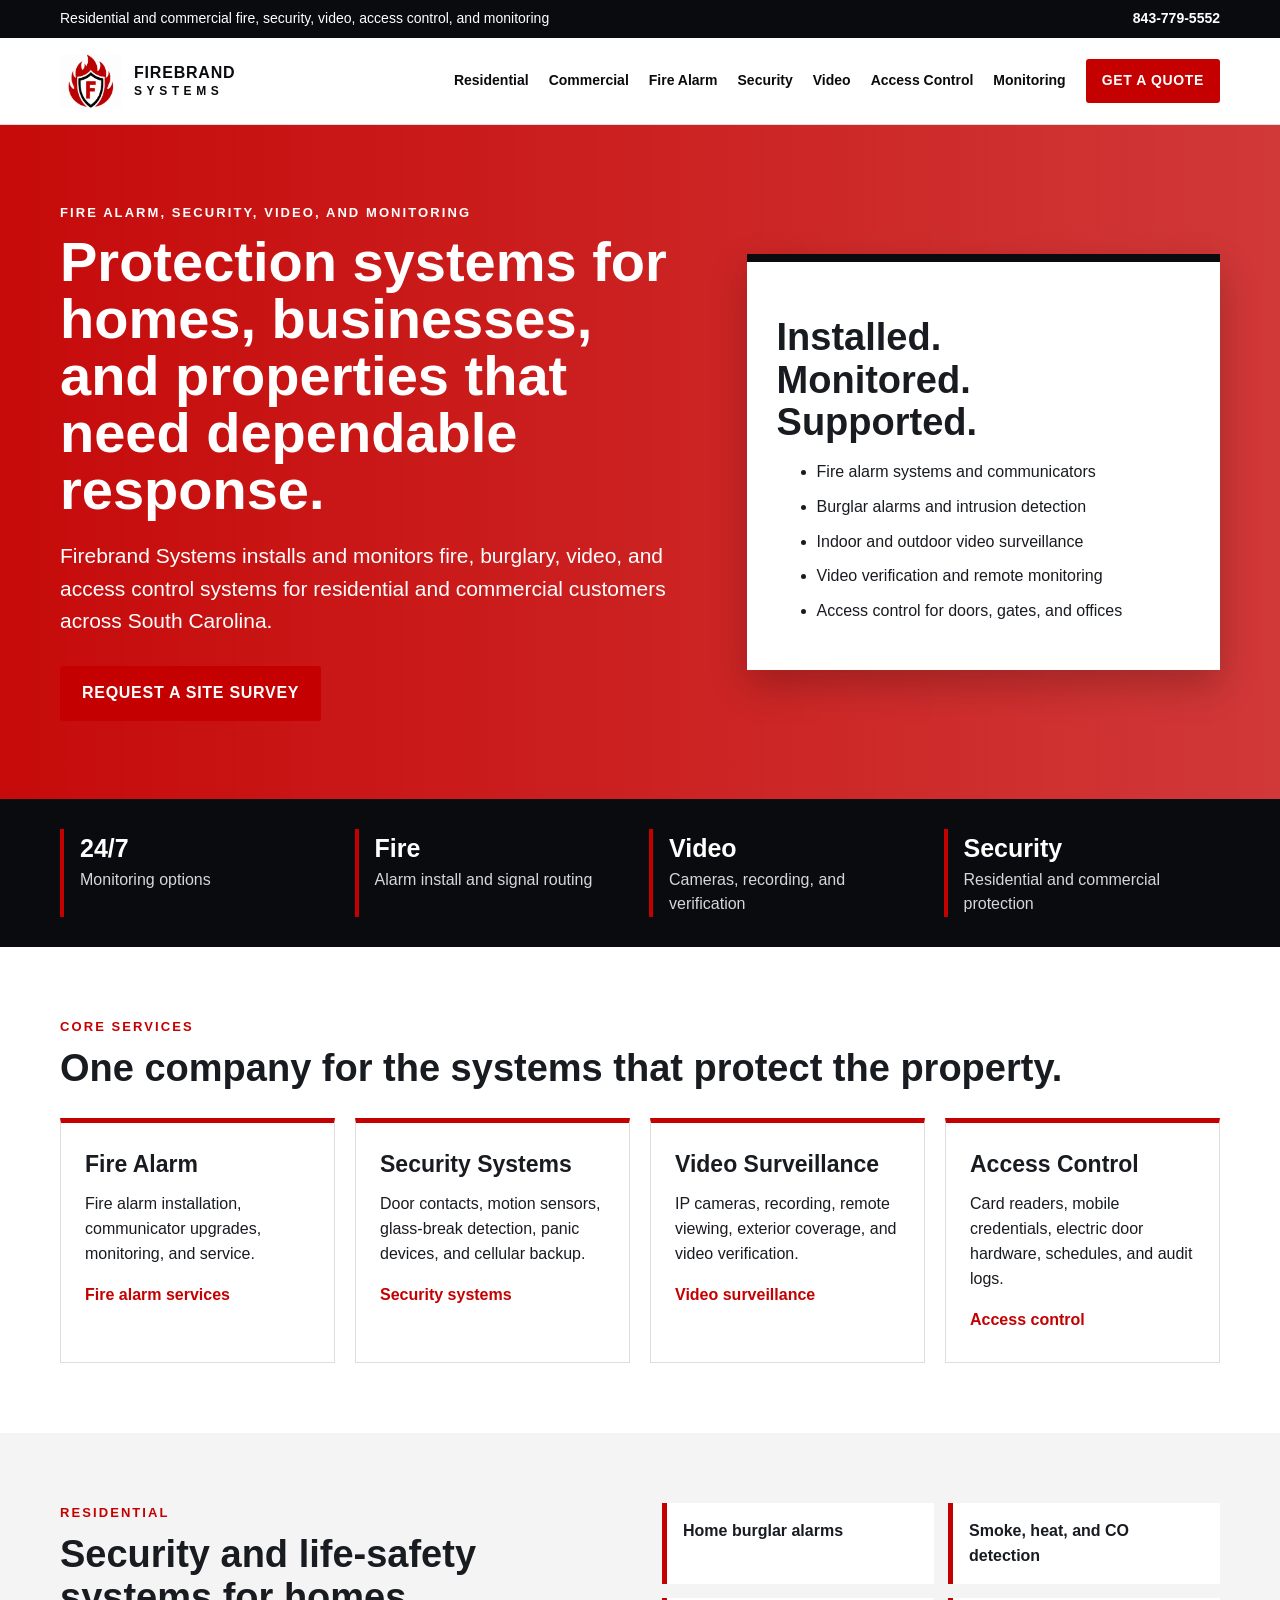
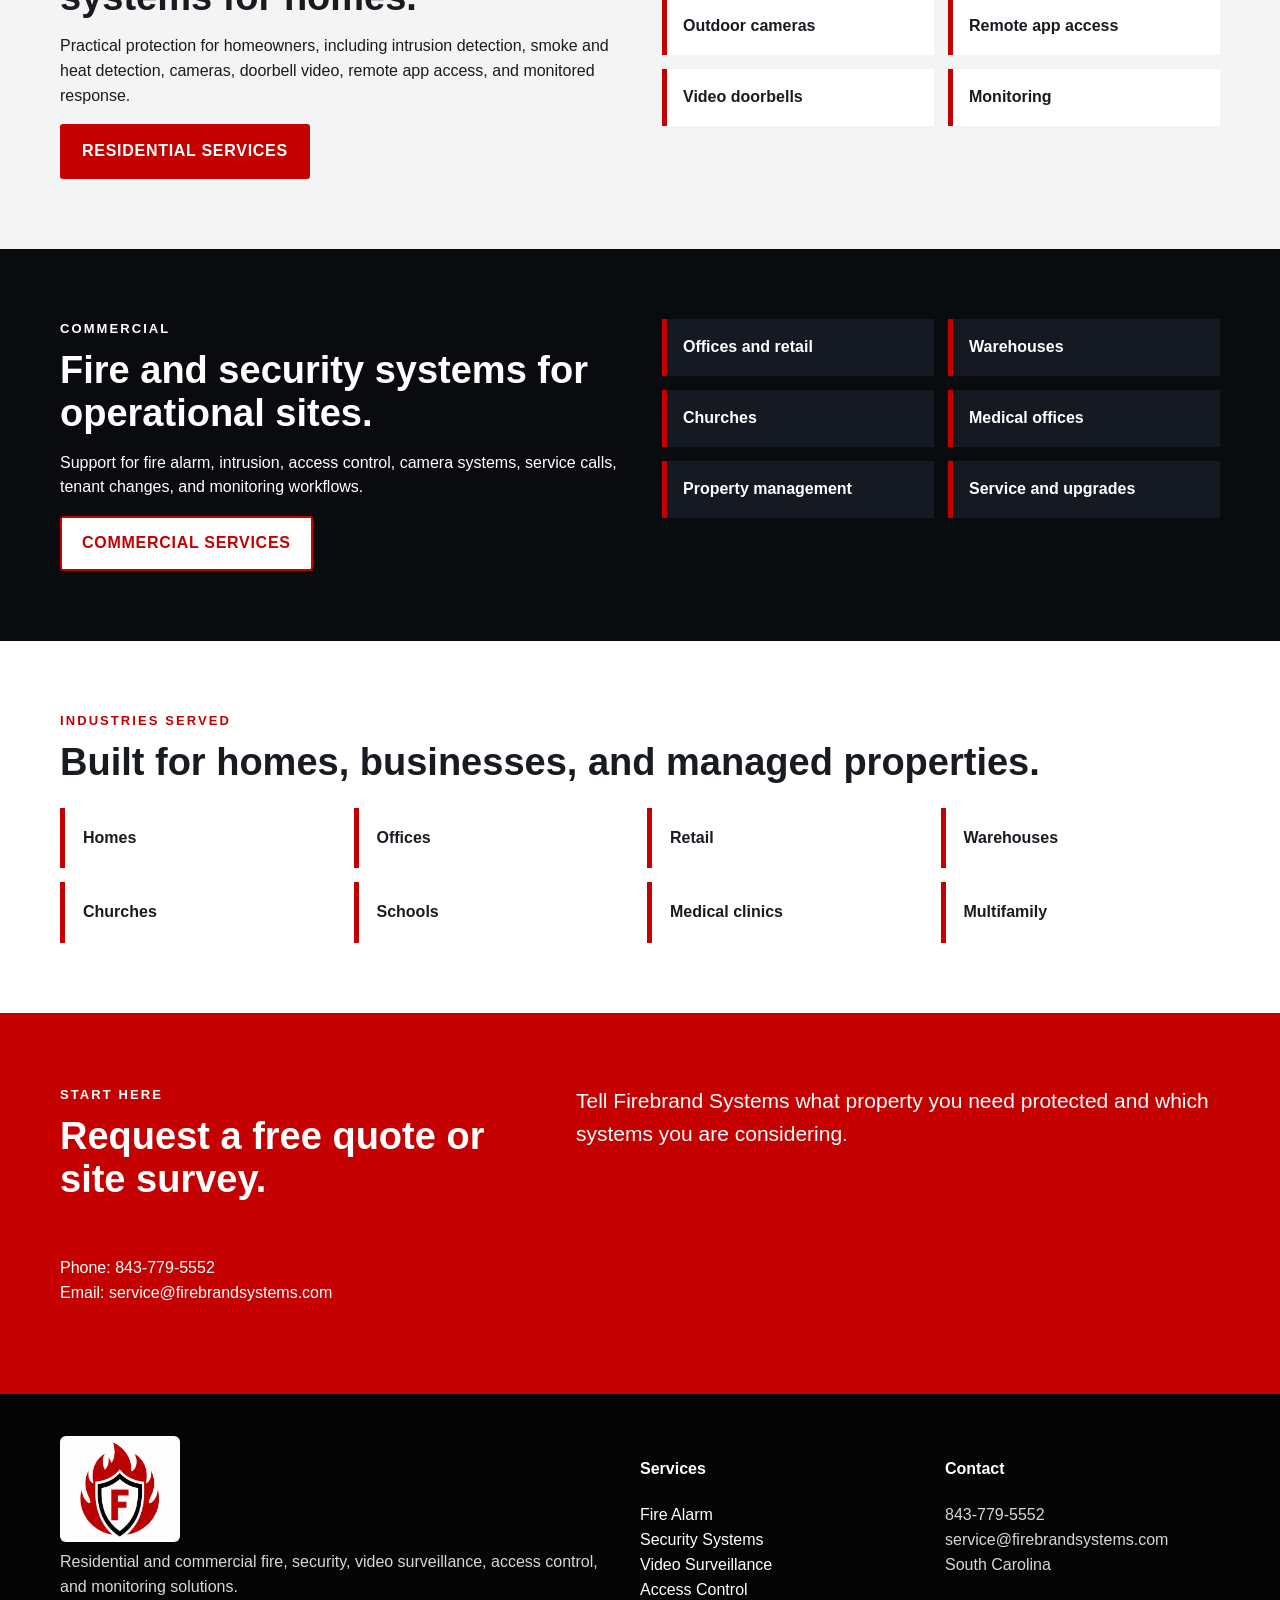
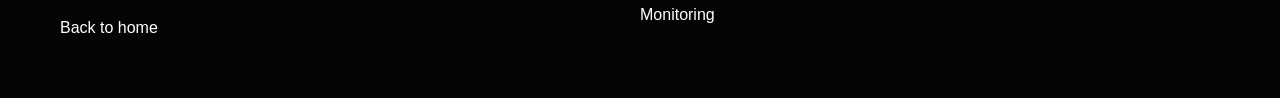
==== commit 5066d409: "Revise CTA section with new quote request details Updated the call-to-action section with new contac" ====
--- a/index.html
+++ b/index.html
@@ -125,17 +125,14 @@
 
   <section class="cta">
     <div class="container cta-grid">
-      <div><p class="eyebrow">Start here</p><h2>Request a quote or site survey.</h2><p>Send the property type, address area, and systems you need.</p></div>
-      <form name="quote-home" method="POST" data-netlify="true">
-        <input type="text" name="name" placeholder="Name">
-        <input type="text" name="company" placeholder="Company or residence">
-        <input type="email" name="email" placeholder="Email">
-        <input type="tel" name="phone" placeholder="Phone">
-        <select name="property_type"><option>Residential</option><option>Commercial</option><option>Property management</option><option>Other</option></select>
-        <select name="service"><option>Multiple systems</option><option>Fire alarm</option><option>Burglar alarm</option><option>Video surveillance</option><option>Access control</option><option>Monitoring</option></select>
-        <textarea name="message" placeholder="Briefly describe the property and what you need"></textarea>
-        <button class="button dark-button" type="submit">Submit Request</button>
-      </form>
+      <div><p class="eyebrow">Start here</p><h2>Request a free quote or site survey.</h2></div>
+      <p class="lead">Tell Firebrand Systems what property you need protected and which systems you are considering.</p>
+      <p>Phone: 843-779-5552<br>Email: service@firebrandsystems.com</p>
+      
+    </div>
+    
+   
+  </section>
     </div>
   </section>
 </main>
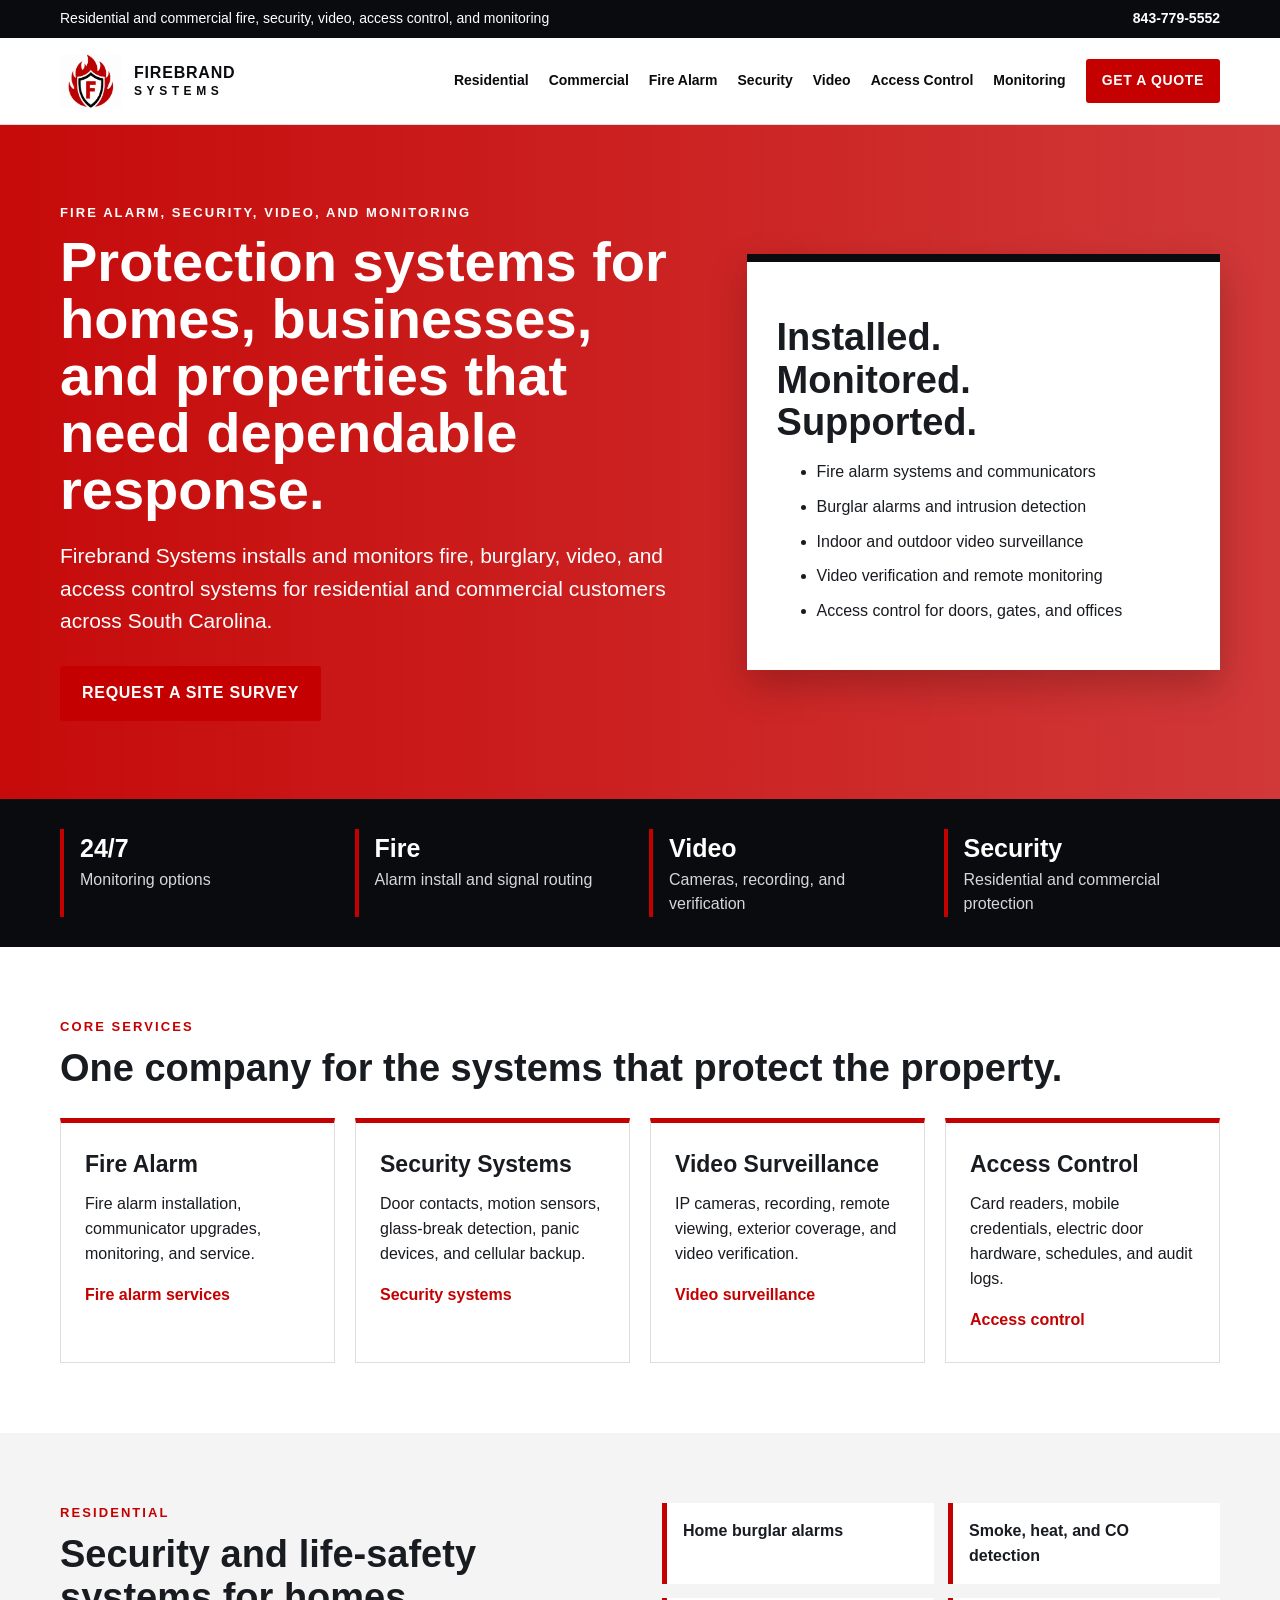
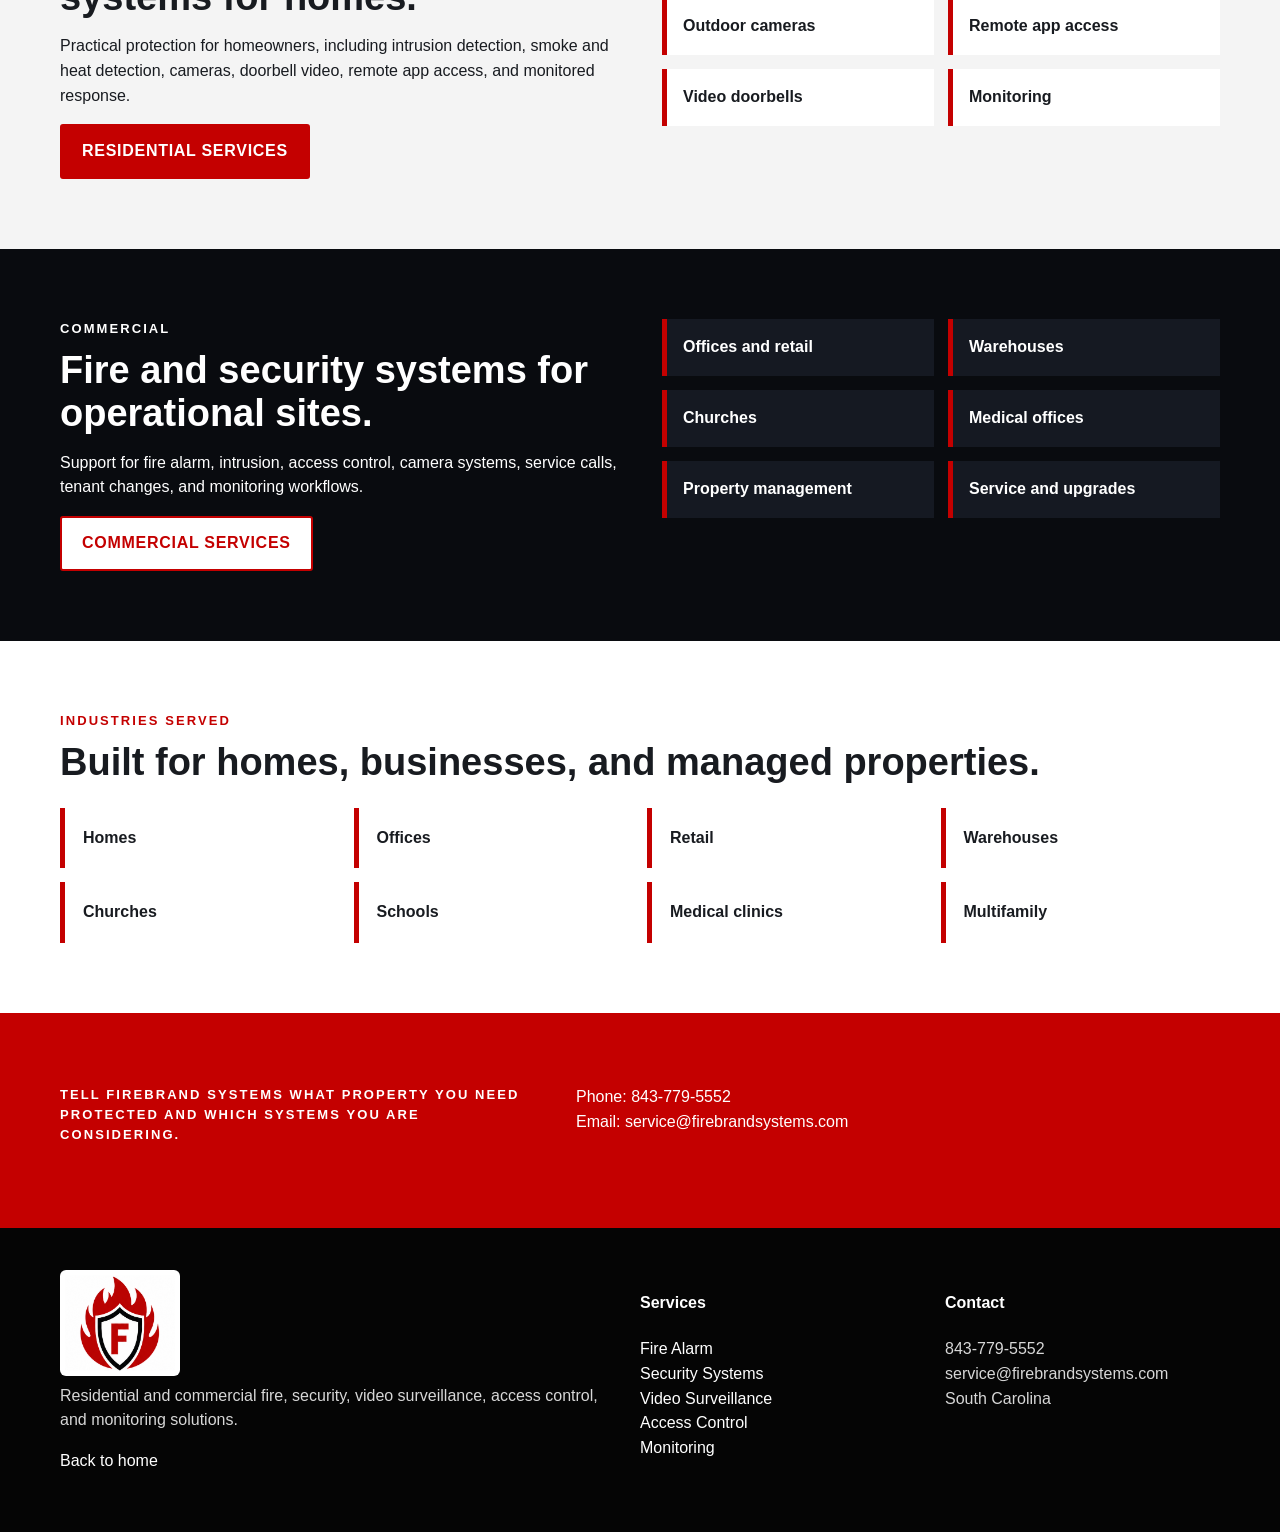
==== commit 1c2bc148: "Update CTA section text in index.html" ====
--- a/index.html
+++ b/index.html
@@ -125,9 +125,8 @@
 
   <section class="cta">
     <div class="container cta-grid">
-      <div><p class="eyebrow">Start here</p><h2>Request a free quote or site survey.</h2></div>
-      <p class="lead">Tell Firebrand Systems what property you need protected and which systems you are considering.</p>
-      <p>Phone: 843-779-5552<br>Email: service@firebrandsystems.com</p>
+      <div><p class="eyebrow">Tell Firebrand Systems what property you need protected and which systems you are considering.</p></div>
+            <p>Phone: 843-779-5552<br>Email: service@firebrandsystems.com</p>
       
     </div>
     
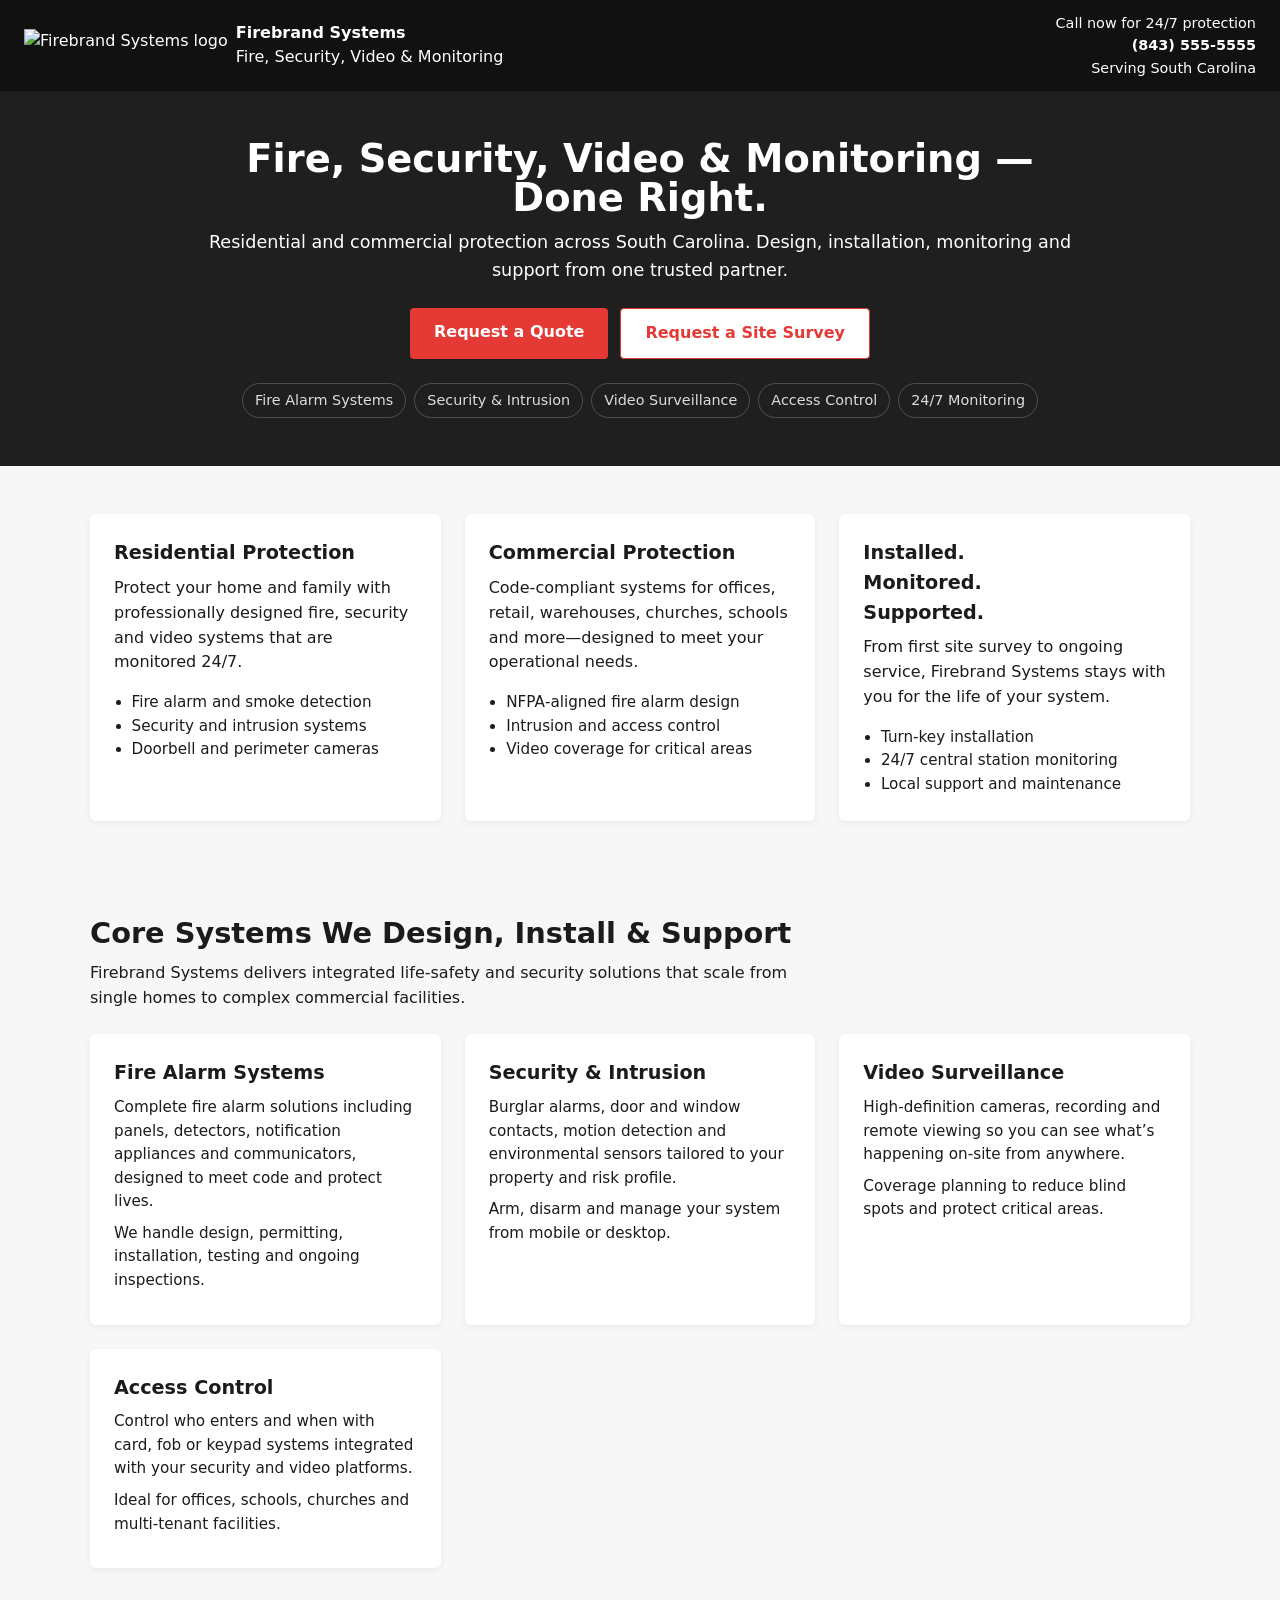
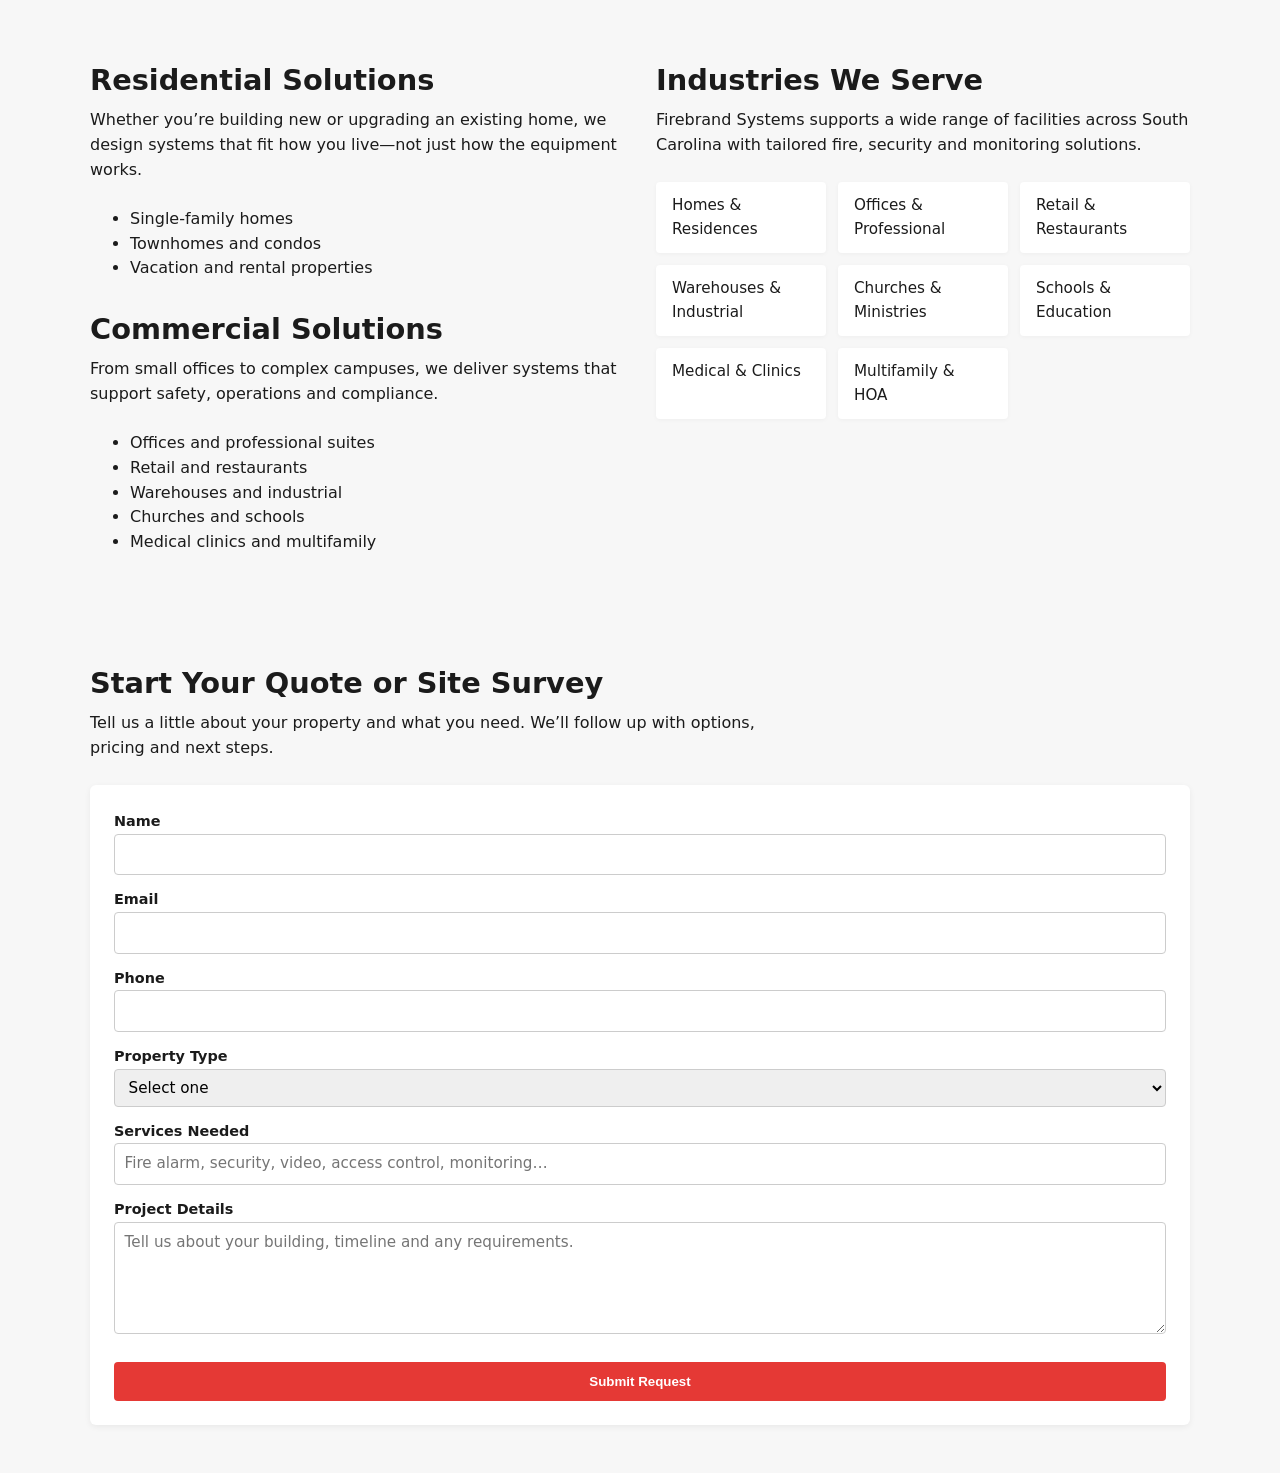
==== commit f5d416ed: "Refactor index.html for improved structure and content" ====
--- a/index.html
+++ b/index.html
@@ -1,163 +1,528 @@
-<!doctype html>
+<!DOCTYPE html>
 <html lang="en">
 <head>
-  <meta charset="utf-8">
+  <meta charset="UTF-8">
+  <title>Firebrand Systems | Fire, Security, Video & Monitoring</title>
   <meta name="viewport" content="width=device-width, initial-scale=1">
-  <title>Firebrand Systems | Fire, Security, Video & Monitoring</title>
-  <meta name="description" content="Residential and commercial fire alarm, burglar alarm, video surveillance, access control, and monitoring.">
-  <link rel="icon" href="assets/favicon.svg" type="image/svg+xml">
+
   <link rel="stylesheet" href="styles.css">
+
+  <!-- Basic reset + typography (optional if already in styles.css) -->
+  <style>
+    body {
+      margin: 0;
+      font-family: system-ui, -apple-system, BlinkMacSystemFont, "Segoe UI", sans-serif;
+      color: #1b1b1b;
+      background: #f7f7f7;
+    }
+
+    a {
+      color: inherit;
+      text-decoration: none;
+    }
+
+    .btn {
+      display: inline-block;
+      padding: 0.75rem 1.5rem;
+      border-radius: 4px;
+      font-weight: 600;
+      border: none;
+      cursor: pointer;
+      text-align: center;
+    }
+
+    .btn-primary {
+      background: #e53935;
+      color: #fff;
+    }
+
+    .btn-secondary {
+      background: #ffffff;
+      color: #e53935;
+      border: 1px solid #e53935;
+    }
+
+    header {
+      background: #111;
+      color: #fff;
+      padding: 0.75rem 1.5rem;
+      display: flex;
+      align-items: center;
+      justify-content: space-between;
+    }
+
+    header .logo {
+      display: flex;
+      align-items: center;
+      gap: 0.5rem;
+    }
+
+    header .logo img {
+      height: 32px;
+    }
+
+    header .contact {
+      text-align: right;
+      font-size: 0.9rem;
+    }
+
+    header .contact a {
+      font-weight: 600;
+      color: #fff;
+    }
+
+    .hero {
+      background: #1f1f1f;
+      color: #fff;
+      padding: 3rem 1.5rem;
+      text-align: center;
+    }
+
+    .hero-inner {
+      max-width: 900px;
+      margin: 0 auto;
+    }
+
+    .hero h1 {
+      font-size: 2.4rem;
+      margin-bottom: 0.75rem;
+    }
+
+    .hero p.subline {
+      font-size: 1.1rem;
+      margin-bottom: 1.5rem;
+    }
+
+    .hero .cta-group {
+      display: flex;
+      flex-wrap: wrap;
+      justify-content: center;
+      gap: 0.75rem;
+      margin-bottom: 1.5rem;
+    }
+
+    .hero .service-tags {
+      display: flex;
+      flex-wrap: wrap;
+      justify-content: center;
+      gap: 0.5rem;
+      font-size: 0.9rem;
+      opacity: 0.85;
+    }
+
+    .hero .service-tag {
+      padding: 0.35rem 0.75rem;
+      border-radius: 999px;
+      border: 1px solid rgba(255,255,255,0.25);
+    }
+
+    .section {
+      padding: 3rem 1.5rem;
+    }
+
+    .section-inner {
+      max-width: 1100px;
+      margin: 0 auto;
+    }
+
+    .section h2 {
+      font-size: 1.8rem;
+      margin-bottom: 0.75rem;
+    }
+
+    .section p.lead {
+      font-size: 1rem;
+      margin-bottom: 1.5rem;
+      max-width: 700px;
+    }
+
+    .three-boxes {
+      display: grid;
+      grid-template-columns: repeat(auto-fit, minmax(260px, 1fr));
+      gap: 1.5rem;
+    }
+
+    .three-boxes .box {
+      background: #fff;
+      border-radius: 6px;
+      padding: 1.5rem;
+      box-shadow: 0 2px 6px rgba(0,0,0,0.06);
+    }
+
+    .three-boxes .box h3 {
+      margin-top: 0;
+      margin-bottom: 0.5rem;
+      font-size: 1.2rem;
+    }
+
+    .three-boxes .box ul {
+      margin: 0.5rem 0 0;
+      padding-left: 1.1rem;
+      font-size: 0.95rem;
+    }
+
+    .core-services-grid {
+      display: grid;
+      grid-template-columns: repeat(auto-fit, minmax(260px, 1fr));
+      gap: 1.5rem;
+    }
+
+    .core-service {
+      background: #fff;
+      border-radius: 6px;
+      padding: 1.5rem;
+      box-shadow: 0 2px 6px rgba(0,0,0,0.06);
+    }
+
+    .core-service h3 {
+      margin-top: 0;
+      margin-bottom: 0.5rem;
+      font-size: 1.2rem;
+    }
+
+    .core-service p {
+      margin: 0.5rem 0;
+      font-size: 0.95rem;
+    }
+
+    .two-columns {
+      display: grid;
+      grid-template-columns: repeat(auto-fit, minmax(320px, 1fr));
+      gap: 2rem;
+      align-items: start;
+    }
+
+    .industries-grid {
+      display: grid;
+      grid-template-columns: repeat(auto-fit, minmax(160px, 1fr));
+      gap: 0.75rem;
+      font-size: 0.95rem;
+    }
+
+    .industries-grid div {
+      background: #fff;
+      border-radius: 4px;
+      padding: 0.75rem 1rem;
+      box-shadow: 0 1px 4px rgba(0,0,0,0.04);
+    }
+
+    .start-here {
+      background: #ffffff;
+      border-radius: 6px;
+      padding: 1.5rem;
+      box-shadow: 0 2px 6px rgba(0,0,0,0.06);
+    }
+
+    .start-here form {
+      display: grid;
+      grid-template-columns: 1fr;
+      gap: 0.75rem;
+    }
+
+    .start-here label {
+      font-size: 0.9rem;
+      font-weight: 600;
+    }
+
+    .start-here input,
+    .start-here textarea,
+    .start-here select {
+      width: 100%;
+      padding: 0.5rem 0.6rem;
+      border-radius: 4px;
+      border: 1px solid #ccc;
+      font-size: 0.95rem;
+    }
+
+    .start-here button {
+      margin-top: 0.5rem;
+      width: 100%;
+    }
+
+    footer {
+      background: #111;
+      color: #ccc;
+      padding: 2rem 1.5rem;
+      font-size: 0.9rem;
+    }
+
+    footer .footer-inner {
+      max-width: 1100px;
+      margin: 0 auto;
+      display: grid;
+      grid-template-columns: repeat(auto-fit, minmax(220px, 1fr));
+      gap: 1.5rem;
+    }
+
+    footer h4 {
+      margin-top: 0;
+      margin-bottom: 0.5rem;
+      color: #fff;
+      font-size: 1rem;
+    }
+
+    footer ul {
+      list-style: none;
+      margin: 0;
+      padding: 0;
+    }
+
+    footer li {
+      margin-bottom: 0.35rem;
+    }
+
+    footer .legal {
+      margin-top: 1.5rem;
+      text-align: center;
+      font-size: 0.8rem;
+      color: #888;
+    }
+
+    @media (max-width: 600px) {
+      .hero h1 {
+        font-size: 2rem;
+      }
+    }
+  </style>
 </head>
 <body>
 
-<header class="utility">
-  <div class="container utility-inner">
-    <span>Residential and commercial fire, security, video, access control, and monitoring</span>
-    <a href="tel:8437795552">843-779-5552</a>
-  </div>
-</header>
-<nav class="nav">
-  <div class="container nav-inner">
-    <a class="brand" href="index.html" aria-label="Firebrand Systems home">
-      <img src="firebrand-logo.png" alt="Firebrand Systems logo">
-      <span>FIREBRAND <em>SYSTEMS</em></span>
-    </a>
-    <div class="nav-links">
-      <a href="residential.html">Residential</a>
-      <a href="commercial.html">Commercial</a>
-      <a href="fire-alarm.html">Fire Alarm</a>
-      <a href="security-systems.html">Security</a>
-      <a href="video-surveillance.html">Video</a>
-      <a href="access-control.html">Access Control</a>
-      <a href="monitoring.html">Monitoring</a>
-      <a class="button nav-button" href="contact.html">Get a Quote</a>
-    </div>
-  </div>
-</nav>
-
-
-<main id="top">
+  <!-- HEADER -->
+  <header>
+    <div class="logo">
+      <img src="assets/firebrand-logo.png" alt="Firebrand Systems logo">
+      <div>
+        <strong>Firebrand Systems</strong><br>
+        <span>Fire, Security, Video & Monitoring</span>
+      </div>
+    </div>
+    <div class="contact">
+      <div>Call now for 24/7 protection</div>
+      <a href="tel:18435555555">(843) 555‑5555</a><br>
+      <span>Serving South Carolina</span>
+    </div>
+  </header>
+
+  <!-- HERO -->
   <section class="hero">
-    <div class="container hero-grid">
-      <div class="hero-copy">
-        <p class="eyebrow">Fire alarm, security, video, and monitoring</p>
-        <h1>Protection systems for homes, businesses, and properties that need dependable response.</h1>
-        <p class="lead">Firebrand Systems installs and monitors fire, burglary, video, and access control systems for residential and commercial customers across South Carolina.</p>
-        <div class="actions">
-          <a class="button" href="contact.html">Request a Site Survey</a>
-  
-        </div>
-      </div>
-      <div class="hero-panel">
-        <img src="assets/firebrand-logo.png" alt="">
-        <h2>Installed.<br> Monitored.<br> Supported.</h2>
+    <div class="hero-inner">
+      <h1>Fire, Security, Video & Monitoring — Done Right.</h1>
+      <p class="subline">
+        Residential and commercial protection across South Carolina. Design, installation, monitoring and support from one trusted partner.
+      </p>
+
+      <div class="cta-group">
+        <a href="#start-here" class="btn btn-primary">Request a Quote</a>
+        <a href="#start-here" class="btn btn-secondary">Request a Site Survey</a>
+      </div>
+
+      <div class="service-tags">
+        <span class="service-tag">Fire Alarm Systems</span>
+        <span class="service-tag">Security & Intrusion</span>
+        <span class="service-tag">Video Surveillance</span>
+        <span class="service-tag">Access Control</span>
+        <span class="service-tag">24/7 Monitoring</span>
+      </div>
+    </div>
+  </section>
+
+  <!-- THREE BOXES: RESIDENTIAL / COMMERCIAL / INSTALLED.MONITORED.SUPPORTED -->
+  <section class="section">
+    <div class="section-inner">
+      <div class="three-boxes">
+        <div class="box">
+          <h3>Residential Protection</h3>
+          <p>
+            Protect your home and family with professionally designed fire, security and video systems that are monitored 24/7.
+          </p>
+          <ul>
+            <li>Fire alarm and smoke detection</li>
+            <li>Security and intrusion systems</li>
+            <li>Doorbell and perimeter cameras</li>
+          </ul>
+        </div>
+
+        <div class="box">
+          <h3>Commercial Protection</h3>
+          <p>
+            Code‑compliant systems for offices, retail, warehouses, churches, schools and more—designed to meet your operational needs.
+          </p>
+          <ul>
+            <li>NFPA‑aligned fire alarm design</li>
+            <li>Intrusion and access control</li>
+            <li>Video coverage for critical areas</li>
+          </ul>
+        </div>
+
+        <div class="box">
+          <h3>
+            Installed.<br>
+            Monitored.<br>
+            Supported.
+          </h3>
+          <p>
+            From first site survey to ongoing service, Firebrand Systems stays with you for the life of your system.
+          </p>
+          <ul>
+            <li>Turn‑key installation</li>
+            <li>24/7 central station monitoring</li>
+            <li>Local support and maintenance</li>
+          </ul>
+        </div>
+      </div>
+    </div>
+  </section>
+
+  <!-- CORE SERVICES -->
+  <section class="section">
+    <div class="section-inner">
+      <h2>Core Systems We Design, Install & Support</h2>
+      <p class="lead">
+        Firebrand Systems delivers integrated life‑safety and security solutions that scale from single homes to complex commercial facilities.
+      </p>
+
+      <div class="core-services-grid">
+        <div class="core-service">
+          <h3>Fire Alarm Systems</h3>
+          <p>
+            Complete fire alarm solutions including panels, detectors, notification appliances and communicators, designed to meet code and protect lives.
+          </p>
+          <p>
+            We handle design, permitting, installation, testing and ongoing inspections.
+          </p>
+        </div>
+
+        <div class="core-service">
+          <h3>Security & Intrusion</h3>
+          <p>
+            Burglar alarms, door and window contacts, motion detection and environmental sensors tailored to your property and risk profile.
+          </p>
+          <p>
+            Arm, disarm and manage your system from mobile or desktop.
+          </p>
+        </div>
+
+        <div class="core-service">
+          <h3>Video Surveillance</h3>
+          <p>
+            High‑definition cameras, recording and remote viewing so you can see what’s happening on‑site from anywhere.
+          </p>
+          <p>
+            Coverage planning to reduce blind spots and protect critical areas.
+          </p>
+        </div>
+
+        <div class="core-service">
+          <h3>Access Control</h3>
+          <p>
+            Control who enters and when with card, fob or keypad systems integrated with your security and video platforms.
+          </p>
+          <p>
+            Ideal for offices, schools, churches and multi‑tenant facilities.
+          </p>
+        </div>
+      </div>
+    </div>
+  </section>
+
+  <!-- RESIDENTIAL / COMMERCIAL + INDUSTRIES -->
+  <section class="section">
+    <div class="section-inner two-columns">
+      <div>
+        <h2>Residential Solutions</h2>
+        <p class="lead">
+          Whether you’re building new or upgrading an existing home, we design systems that fit how you live—not just how the equipment works.
+        </p>
         <ul>
-          <li>Fire alarm systems and communicators</li>
-          <li>Burglar alarms and intrusion detection</li>
-          <li>Indoor and outdoor video surveillance</li>
-          <li>Video verification and remote monitoring</li>
-          <li>Access control for doors, gates, and offices</li>
+          <li>Single‑family homes</li>
+          <li>Townhomes and condos</li>
+          <li>Vacation and rental properties</li>
         </ul>
+
+        <h2 style="margin-top:2rem;">Commercial Solutions</h2>
+        <p class="lead">
+          From small offices to complex campuses, we deliver systems that support safety, operations and compliance.
+        </p>
+        <ul>
+          <li>Offices and professional suites</li>
+          <li>Retail and restaurants</li>
+          <li>Warehouses and industrial</li>
+          <li>Churches and schools</li>
+          <li>Medical clinics and multifamily</li>
+        </ul>
+      </div>
+
+      <div>
+        <h2>Industries We Serve</h2>
+        <p class="lead">
+          Firebrand Systems supports a wide range of facilities across South Carolina with tailored fire, security and monitoring solutions.
+        </p>
+        <div class="industries-grid">
+          <div>Homes & Residences</div>
+          <div>Offices & Professional</div>
+          <div>Retail & Restaurants</div>
+          <div>Warehouses & Industrial</div>
+          <div>Churches & Ministries</div>
+          <div>Schools & Education</div>
+          <div>Medical & Clinics</div>
+          <div>Multifamily & HOA</div>
+        </div>
       </div>
     </div>
   </section>
 
-  <section class="section proof">
-    <div class="container proof-grid">
-      <div><strong>24/7</strong><span>Monitoring options</span></div>
-      <div><strong>Fire</strong><span>Alarm install and signal routing</span></div>
-      <div><strong>Video</strong><span>Cameras, recording, and verification</span></div>
-      <div><strong>Security</strong><span>Residential and commercial protection</span></div>
+  <!-- START HERE FORM -->
+  <section class="section" id="start-here">
+    <div class="section-inner">
+      <h2>Start Your Quote or Site Survey</h2>
+      <p class="lead">
+        Tell us a little about your property and what you need. We’ll follow up with options, pricing and next steps.
+      </p>
+
+      <div class="start-here">
+        <form action="mailto:info@firebrandsystems.com" method="post" enctype="text/plain">
+          <div>
+            <label for="name">Name</label>
+            <input id="name" name="Name" type="text" required>
+          </div>
+
+          <div>
+            <label for="email">Email</label>
+            <input id="email" name="Email" type="email" required>
+          </div>
+
+          <div>
+            <label for="phone">Phone</label>
+            <input id="phone" name="Phone" type="tel">
+          </div>
+
+          <div>
+            <label for="property-type">Property Type</label>
+            <select id="property-type" name="Property Type">
+              <option value="">Select one</option>
+              <option>Residential</option>
+              <option>Commercial</option>
+              <option>Church</option>
+              <option>School</option>
+              <option>Medical</option>
+              <option>Multifamily</option>
+            </select>
+          </div>
+
+          <div>
+            <label for="services">Services Needed</label>
+            <input id="services" name="Services Needed" type="text" placeholder="Fire alarm, security, video, access control, monitoring…">
+          </div>
+
+          <div>
+            <label for="details">Project Details</label>
+            <textarea id="details" name="Project Details" rows="4" placeholder="Tell us about your building, timeline and any requirements."></textarea>
+          </div>
+
+          <button type="submit" class="btn btn-primary">Submit Request</button>
+        </form>
+      </div>
     </div>
   </section>
 
-  <section class="section">
-    <div class="container">
-      <p class="eyebrow red">Core services</p>
-      <h2>One company for the systems that protect the property.</h2>
-      <div class="cards">
-        <article class="card"><h3>Fire Alarm</h3><p>Fire alarm installation, communicator upgrades, monitoring, and service.</p><a href="fire-alarm.html">Fire alarm services</a></article>
-        <article class="card"><h3>Security Systems</h3><p>Door contacts, motion sensors, glass-break detection, panic devices, and cellular backup.</p><a href="security-systems.html">Security systems</a></article>
-        <article class="card"><h3>Video Surveillance</h3><p>IP cameras, recording, remote viewing, exterior coverage, and video verification.</p><a href="video-surveillance.html">Video surveillance</a></article>
-        <article class="card"><h3>Access Control</h3><p>Card readers, mobile credentials, electric door hardware, schedules, and audit logs.</p><a href="access-control.html">Access control</a></article>
-      </div>
-    </div>
-  </section>
-
-  <section class="section split-section">
-    <div class="container split">
-      <div>
-        <p class="eyebrow red">Residential</p>
-        <h2>Security and life-safety systems for homes.</h2>
-        <p>Practical protection for homeowners, including intrusion detection, smoke and heat detection, cameras, doorbell video, remote app access, and monitored response.</p>
-        <a class="button" href="residential.html">Residential Services</a>
-      </div>
-      <div class="checklist">
-        <span>Home burglar alarms</span><span>Smoke, heat, and CO detection</span><span>Outdoor cameras</span><span>Remote app access</span><span>Video doorbells</span><span>Monitoring</span>
-      </div>
-    </div>
-  </section>
-
-  <section class="section dark">
-    <div class="container split">
-      <div>
-        <p class="eyebrow">Commercial</p>
-        <h2>Fire and security systems for operational sites.</h2>
-        <p>Support for fire alarm, intrusion, access control, camera systems, service calls, tenant changes, and monitoring workflows.</p>
-        <a class="button secondary" href="commercial.html">Commercial Services</a>
-      </div>
-      <div class="checklist dark-list">
-        <span>Offices and retail</span><span>Warehouses</span><span>Churches</span><span>Medical offices</span><span>Property management</span><span>Service and upgrades</span>
-      </div>
-    </div>
-  </section>
-
-  <section class="section">
-    <div class="container">
-      <p class="eyebrow red">Industries served</p>
-      <h2>Built for homes, businesses, and managed properties.</h2>
-      <div class="industry-grid">
-        <span>Homes</span><span>Offices</span><span>Retail</span><span>Warehouses</span>
-        <span>Churches</span><span>Schools</span><span>Medical clinics</span><span>Multifamily</span>
-      </div>
-    </div>
-  </section>
-
-  <section class="cta">
-    <div class="container cta-grid">
-      <div><p class="eyebrow">Tell Firebrand Systems what property you need protected and which systems you are considering.</p></div>
-            <p>Phone: 843-779-5552<br>Email: service@firebrandsystems.com</p>
-      
-    </div>
-    
-   
-  </section>
-    </div>
-  </section>
-</main>
-
-
-<footer>
-  <div class="container footer-grid">
-    <div>
-      <img src="firebrand-logo.png" alt="Firebrand Systems logo">
-      <p>Residential and commercial fire, security, video surveillance, access control, and monitoring solutions.</p>
-      <p><a href="index.html">Back to home</a></p>
-    </div>
-    <div>
-      <h4>Services</h4>
-      <p><a href="fire-alarm.html">Fire Alarm</a><br>
-      <a href="security-systems.html">Security Systems</a><br>
-      <a href="video-surveillance.html">Video Surveillance</a><br>
-      <a href="access-control.html">Access Control</a><br>
-      <a href="monitoring.html">Monitoring</a></p>
-    </div>
-    <div>
-      <h4>Contact</h4>
-      <p>843-779-5552<br>service@firebrandsystems.com<br>South Carolina</p>
-    </div>
-  </div>
-</footer>
-
-</body>
-</html>
+  <!-- FOOTER -->
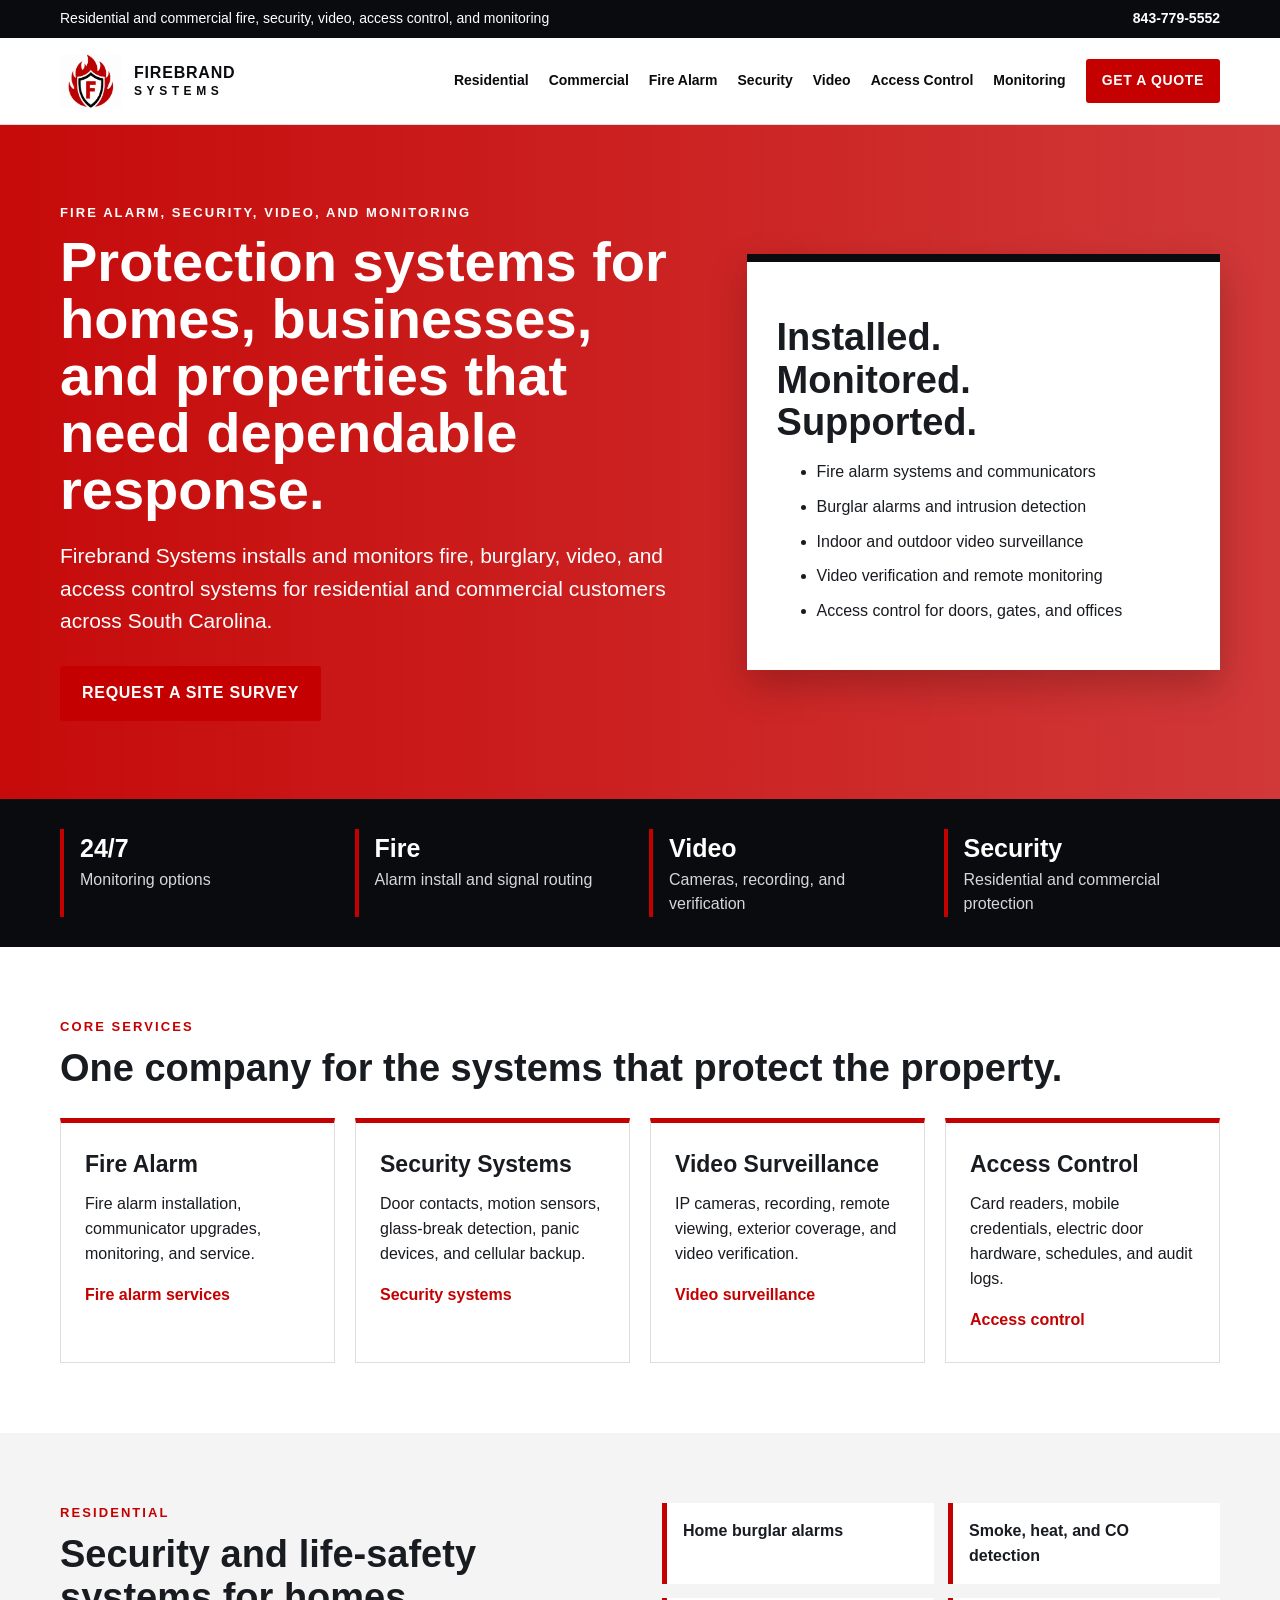
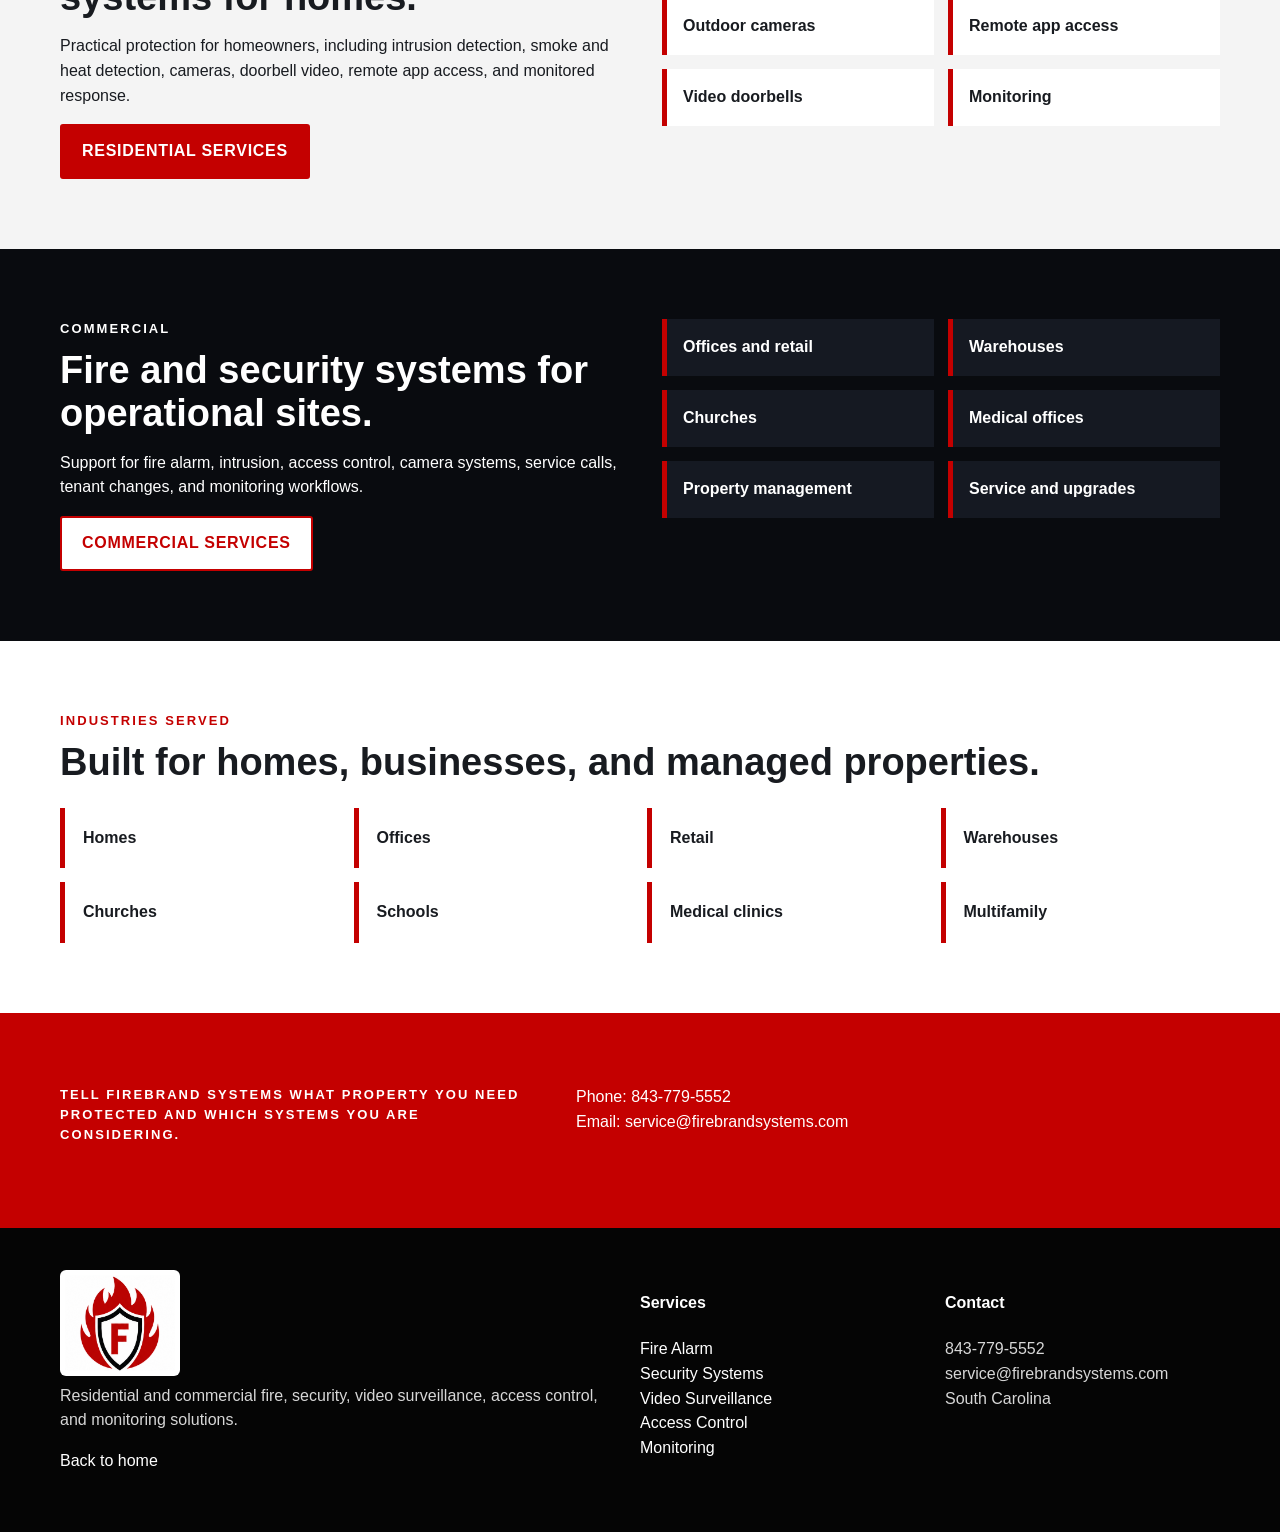
==== commit 7c266265: "Add files via upload" ====
--- a/index.html
+++ b/index.html
@@ -1,528 +1,163 @@
-<!DOCTYPE html>
+<!doctype html>
 <html lang="en">
 <head>
-  <meta charset="UTF-8">
+  <meta charset="utf-8">
+  <meta name="viewport" content="width=device-width, initial-scale=1">
   <title>Firebrand Systems | Fire, Security, Video & Monitoring</title>
-  <meta name="viewport" content="width=device-width, initial-scale=1">
-
+  <meta name="description" content="Residential and commercial fire alarm, burglar alarm, video surveillance, access control, and monitoring.">
+  <link rel="icon" href="assets/favicon.svg" type="image/svg+xml">
   <link rel="stylesheet" href="styles.css">
-
-  <!-- Basic reset + typography (optional if already in styles.css) -->
-  <style>
-    body {
-      margin: 0;
-      font-family: system-ui, -apple-system, BlinkMacSystemFont, "Segoe UI", sans-serif;
-      color: #1b1b1b;
-      background: #f7f7f7;
-    }
-
-    a {
-      color: inherit;
-      text-decoration: none;
-    }
-
-    .btn {
-      display: inline-block;
-      padding: 0.75rem 1.5rem;
-      border-radius: 4px;
-      font-weight: 600;
-      border: none;
-      cursor: pointer;
-      text-align: center;
-    }
-
-    .btn-primary {
-      background: #e53935;
-      color: #fff;
-    }
-
-    .btn-secondary {
-      background: #ffffff;
-      color: #e53935;
-      border: 1px solid #e53935;
-    }
-
-    header {
-      background: #111;
-      color: #fff;
-      padding: 0.75rem 1.5rem;
-      display: flex;
-      align-items: center;
-      justify-content: space-between;
-    }
-
-    header .logo {
-      display: flex;
-      align-items: center;
-      gap: 0.5rem;
-    }
-
-    header .logo img {
-      height: 32px;
-    }
-
-    header .contact {
-      text-align: right;
-      font-size: 0.9rem;
-    }
-
-    header .contact a {
-      font-weight: 600;
-      color: #fff;
-    }
-
-    .hero {
-      background: #1f1f1f;
-      color: #fff;
-      padding: 3rem 1.5rem;
-      text-align: center;
-    }
-
-    .hero-inner {
-      max-width: 900px;
-      margin: 0 auto;
-    }
-
-    .hero h1 {
-      font-size: 2.4rem;
-      margin-bottom: 0.75rem;
-    }
-
-    .hero p.subline {
-      font-size: 1.1rem;
-      margin-bottom: 1.5rem;
-    }
-
-    .hero .cta-group {
-      display: flex;
-      flex-wrap: wrap;
-      justify-content: center;
-      gap: 0.75rem;
-      margin-bottom: 1.5rem;
-    }
-
-    .hero .service-tags {
-      display: flex;
-      flex-wrap: wrap;
-      justify-content: center;
-      gap: 0.5rem;
-      font-size: 0.9rem;
-      opacity: 0.85;
-    }
-
-    .hero .service-tag {
-      padding: 0.35rem 0.75rem;
-      border-radius: 999px;
-      border: 1px solid rgba(255,255,255,0.25);
-    }
-
-    .section {
-      padding: 3rem 1.5rem;
-    }
-
-    .section-inner {
-      max-width: 1100px;
-      margin: 0 auto;
-    }
-
-    .section h2 {
-      font-size: 1.8rem;
-      margin-bottom: 0.75rem;
-    }
-
-    .section p.lead {
-      font-size: 1rem;
-      margin-bottom: 1.5rem;
-      max-width: 700px;
-    }
-
-    .three-boxes {
-      display: grid;
-      grid-template-columns: repeat(auto-fit, minmax(260px, 1fr));
-      gap: 1.5rem;
-    }
-
-    .three-boxes .box {
-      background: #fff;
-      border-radius: 6px;
-      padding: 1.5rem;
-      box-shadow: 0 2px 6px rgba(0,0,0,0.06);
-    }
-
-    .three-boxes .box h3 {
-      margin-top: 0;
-      margin-bottom: 0.5rem;
-      font-size: 1.2rem;
-    }
-
-    .three-boxes .box ul {
-      margin: 0.5rem 0 0;
-      padding-left: 1.1rem;
-      font-size: 0.95rem;
-    }
-
-    .core-services-grid {
-      display: grid;
-      grid-template-columns: repeat(auto-fit, minmax(260px, 1fr));
-      gap: 1.5rem;
-    }
-
-    .core-service {
-      background: #fff;
-      border-radius: 6px;
-      padding: 1.5rem;
-      box-shadow: 0 2px 6px rgba(0,0,0,0.06);
-    }
-
-    .core-service h3 {
-      margin-top: 0;
-      margin-bottom: 0.5rem;
-      font-size: 1.2rem;
-    }
-
-    .core-service p {
-      margin: 0.5rem 0;
-      font-size: 0.95rem;
-    }
-
-    .two-columns {
-      display: grid;
-      grid-template-columns: repeat(auto-fit, minmax(320px, 1fr));
-      gap: 2rem;
-      align-items: start;
-    }
-
-    .industries-grid {
-      display: grid;
-      grid-template-columns: repeat(auto-fit, minmax(160px, 1fr));
-      gap: 0.75rem;
-      font-size: 0.95rem;
-    }
-
-    .industries-grid div {
-      background: #fff;
-      border-radius: 4px;
-      padding: 0.75rem 1rem;
-      box-shadow: 0 1px 4px rgba(0,0,0,0.04);
-    }
-
-    .start-here {
-      background: #ffffff;
-      border-radius: 6px;
-      padding: 1.5rem;
-      box-shadow: 0 2px 6px rgba(0,0,0,0.06);
-    }
-
-    .start-here form {
-      display: grid;
-      grid-template-columns: 1fr;
-      gap: 0.75rem;
-    }
-
-    .start-here label {
-      font-size: 0.9rem;
-      font-weight: 600;
-    }
-
-    .start-here input,
-    .start-here textarea,
-    .start-here select {
-      width: 100%;
-      padding: 0.5rem 0.6rem;
-      border-radius: 4px;
-      border: 1px solid #ccc;
-      font-size: 0.95rem;
-    }
-
-    .start-here button {
-      margin-top: 0.5rem;
-      width: 100%;
-    }
-
-    footer {
-      background: #111;
-      color: #ccc;
-      padding: 2rem 1.5rem;
-      font-size: 0.9rem;
-    }
-
-    footer .footer-inner {
-      max-width: 1100px;
-      margin: 0 auto;
-      display: grid;
-      grid-template-columns: repeat(auto-fit, minmax(220px, 1fr));
-      gap: 1.5rem;
-    }
-
-    footer h4 {
-      margin-top: 0;
-      margin-bottom: 0.5rem;
-      color: #fff;
-      font-size: 1rem;
-    }
-
-    footer ul {
-      list-style: none;
-      margin: 0;
-      padding: 0;
-    }
-
-    footer li {
-      margin-bottom: 0.35rem;
-    }
-
-    footer .legal {
-      margin-top: 1.5rem;
-      text-align: center;
-      font-size: 0.8rem;
-      color: #888;
-    }
-
-    @media (max-width: 600px) {
-      .hero h1 {
-        font-size: 2rem;
-      }
-    }
-  </style>
 </head>
 <body>
 
-  <!-- HEADER -->
-  <header>
-    <div class="logo">
-      <img src="assets/firebrand-logo.png" alt="Firebrand Systems logo">
-      <div>
-        <strong>Firebrand Systems</strong><br>
-        <span>Fire, Security, Video & Monitoring</span>
+<header class="utility">
+  <div class="container utility-inner">
+    <span>Residential and commercial fire, security, video, access control, and monitoring</span>
+    <a href="tel:8437795552">843-779-5552</a>
+  </div>
+</header>
+<nav class="nav">
+  <div class="container nav-inner">
+    <a class="brand" href="index.html" aria-label="Firebrand Systems home">
+      <img src="firebrand-logo.png" alt="Firebrand Systems logo">
+      <span>FIREBRAND <em>SYSTEMS</em></span>
+    </a>
+    <div class="nav-links">
+      <a href="residential.html">Residential</a>
+      <a href="commercial.html">Commercial</a>
+      <a href="fire-alarm.html">Fire Alarm</a>
+      <a href="security-systems.html">Security</a>
+      <a href="video-surveillance.html">Video</a>
+      <a href="access-control.html">Access Control</a>
+      <a href="monitoring.html">Monitoring</a>
+      <a class="button nav-button" href="contact.html">Get a Quote</a>
+    </div>
+  </div>
+</nav>
+
+
+<main id="top">
+  <section class="hero">
+    <div class="container hero-grid">
+      <div class="hero-copy">
+        <p class="eyebrow">Fire alarm, security, video, and monitoring</p>
+        <h1>Protection systems for homes, businesses, and properties that need dependable response.</h1>
+        <p class="lead">Firebrand Systems installs and monitors fire, burglary, video, and access control systems for residential and commercial customers across South Carolina.</p>
+        <div class="actions">
+          <a class="button" href="contact.html">Request a Site Survey</a>
+  
+        </div>
       </div>
-    </div>
-    <div class="contact">
-      <div>Call now for 24/7 protection</div>
-      <a href="tel:18435555555">(843) 555‑5555</a><br>
-      <span>Serving South Carolina</span>
-    </div>
-  </header>
-
-  <!-- HERO -->
-  <section class="hero">
-    <div class="hero-inner">
-      <h1>Fire, Security, Video & Monitoring — Done Right.</h1>
-      <p class="subline">
-        Residential and commercial protection across South Carolina. Design, installation, monitoring and support from one trusted partner.
-      </p>
-
-      <div class="cta-group">
-        <a href="#start-here" class="btn btn-primary">Request a Quote</a>
-        <a href="#start-here" class="btn btn-secondary">Request a Site Survey</a>
-      </div>
-
-      <div class="service-tags">
-        <span class="service-tag">Fire Alarm Systems</span>
-        <span class="service-tag">Security & Intrusion</span>
-        <span class="service-tag">Video Surveillance</span>
-        <span class="service-tag">Access Control</span>
-        <span class="service-tag">24/7 Monitoring</span>
+      <div class="hero-panel">
+        <img src="assets/firebrand-logo.png" alt="">
+        <h2>Installed.<br> Monitored.<br> Supported.</h2>
+        <ul>
+          <li>Fire alarm systems and communicators</li>
+          <li>Burglar alarms and intrusion detection</li>
+          <li>Indoor and outdoor video surveillance</li>
+          <li>Video verification and remote monitoring</li>
+          <li>Access control for doors, gates, and offices</li>
+        </ul>
       </div>
     </div>
   </section>
 
-  <!-- THREE BOXES: RESIDENTIAL / COMMERCIAL / INSTALLED.MONITORED.SUPPORTED -->
+  <section class="section proof">
+    <div class="container proof-grid">
+      <div><strong>24/7</strong><span>Monitoring options</span></div>
+      <div><strong>Fire</strong><span>Alarm install and signal routing</span></div>
+      <div><strong>Video</strong><span>Cameras, recording, and verification</span></div>
+      <div><strong>Security</strong><span>Residential and commercial protection</span></div>
+    </div>
+  </section>
+
   <section class="section">
-    <div class="section-inner">
-      <div class="three-boxes">
-        <div class="box">
-          <h3>Residential Protection</h3>
-          <p>
-            Protect your home and family with professionally designed fire, security and video systems that are monitored 24/7.
-          </p>
-          <ul>
-            <li>Fire alarm and smoke detection</li>
-            <li>Security and intrusion systems</li>
-            <li>Doorbell and perimeter cameras</li>
-          </ul>
-        </div>
-
-        <div class="box">
-          <h3>Commercial Protection</h3>
-          <p>
-            Code‑compliant systems for offices, retail, warehouses, churches, schools and more—designed to meet your operational needs.
-          </p>
-          <ul>
-            <li>NFPA‑aligned fire alarm design</li>
-            <li>Intrusion and access control</li>
-            <li>Video coverage for critical areas</li>
-          </ul>
-        </div>
-
-        <div class="box">
-          <h3>
-            Installed.<br>
-            Monitored.<br>
-            Supported.
-          </h3>
-          <p>
-            From first site survey to ongoing service, Firebrand Systems stays with you for the life of your system.
-          </p>
-          <ul>
-            <li>Turn‑key installation</li>
-            <li>24/7 central station monitoring</li>
-            <li>Local support and maintenance</li>
-          </ul>
-        </div>
+    <div class="container">
+      <p class="eyebrow red">Core services</p>
+      <h2>One company for the systems that protect the property.</h2>
+      <div class="cards">
+        <article class="card"><h3>Fire Alarm</h3><p>Fire alarm installation, communicator upgrades, monitoring, and service.</p><a href="fire-alarm.html">Fire alarm services</a></article>
+        <article class="card"><h3>Security Systems</h3><p>Door contacts, motion sensors, glass-break detection, panic devices, and cellular backup.</p><a href="security-systems.html">Security systems</a></article>
+        <article class="card"><h3>Video Surveillance</h3><p>IP cameras, recording, remote viewing, exterior coverage, and video verification.</p><a href="video-surveillance.html">Video surveillance</a></article>
+        <article class="card"><h3>Access Control</h3><p>Card readers, mobile credentials, electric door hardware, schedules, and audit logs.</p><a href="access-control.html">Access control</a></article>
       </div>
     </div>
   </section>
 
-  <!-- CORE SERVICES -->
-  <section class="section">
-    <div class="section-inner">
-      <h2>Core Systems We Design, Install & Support</h2>
-      <p class="lead">
-        Firebrand Systems delivers integrated life‑safety and security solutions that scale from single homes to complex commercial facilities.
-      </p>
-
-      <div class="core-services-grid">
-        <div class="core-service">
-          <h3>Fire Alarm Systems</h3>
-          <p>
-            Complete fire alarm solutions including panels, detectors, notification appliances and communicators, designed to meet code and protect lives.
-          </p>
-          <p>
-            We handle design, permitting, installation, testing and ongoing inspections.
-          </p>
-        </div>
-
-        <div class="core-service">
-          <h3>Security & Intrusion</h3>
-          <p>
-            Burglar alarms, door and window contacts, motion detection and environmental sensors tailored to your property and risk profile.
-          </p>
-          <p>
-            Arm, disarm and manage your system from mobile or desktop.
-          </p>
-        </div>
-
-        <div class="core-service">
-          <h3>Video Surveillance</h3>
-          <p>
-            High‑definition cameras, recording and remote viewing so you can see what’s happening on‑site from anywhere.
-          </p>
-          <p>
-            Coverage planning to reduce blind spots and protect critical areas.
-          </p>
-        </div>
-
-        <div class="core-service">
-          <h3>Access Control</h3>
-          <p>
-            Control who enters and when with card, fob or keypad systems integrated with your security and video platforms.
-          </p>
-          <p>
-            Ideal for offices, schools, churches and multi‑tenant facilities.
-          </p>
-        </div>
+  <section class="section split-section">
+    <div class="container split">
+      <div>
+        <p class="eyebrow red">Residential</p>
+        <h2>Security and life-safety systems for homes.</h2>
+        <p>Practical protection for homeowners, including intrusion detection, smoke and heat detection, cameras, doorbell video, remote app access, and monitored response.</p>
+        <a class="button" href="residential.html">Residential Services</a>
+      </div>
+      <div class="checklist">
+        <span>Home burglar alarms</span><span>Smoke, heat, and CO detection</span><span>Outdoor cameras</span><span>Remote app access</span><span>Video doorbells</span><span>Monitoring</span>
       </div>
     </div>
   </section>
 
-  <!-- RESIDENTIAL / COMMERCIAL + INDUSTRIES -->
-  <section class="section">
-    <div class="section-inner two-columns">
+  <section class="section dark">
+    <div class="container split">
       <div>
-        <h2>Residential Solutions</h2>
-        <p class="lead">
-          Whether you’re building new or upgrading an existing home, we design systems that fit how you live—not just how the equipment works.
-        </p>
-        <ul>
-          <li>Single‑family homes</li>
-          <li>Townhomes and condos</li>
-          <li>Vacation and rental properties</li>
-        </ul>
-
-        <h2 style="margin-top:2rem;">Commercial Solutions</h2>
-        <p class="lead">
-          From small offices to complex campuses, we deliver systems that support safety, operations and compliance.
-        </p>
-        <ul>
-          <li>Offices and professional suites</li>
-          <li>Retail and restaurants</li>
-          <li>Warehouses and industrial</li>
-          <li>Churches and schools</li>
-          <li>Medical clinics and multifamily</li>
-        </ul>
+        <p class="eyebrow">Commercial</p>
+        <h2>Fire and security systems for operational sites.</h2>
+        <p>Support for fire alarm, intrusion, access control, camera systems, service calls, tenant changes, and monitoring workflows.</p>
+        <a class="button secondary" href="commercial.html">Commercial Services</a>
       </div>
-
-      <div>
-        <h2>Industries We Serve</h2>
-        <p class="lead">
-          Firebrand Systems supports a wide range of facilities across South Carolina with tailored fire, security and monitoring solutions.
-        </p>
-        <div class="industries-grid">
-          <div>Homes & Residences</div>
-          <div>Offices & Professional</div>
-          <div>Retail & Restaurants</div>
-          <div>Warehouses & Industrial</div>
-          <div>Churches & Ministries</div>
-          <div>Schools & Education</div>
-          <div>Medical & Clinics</div>
-          <div>Multifamily & HOA</div>
-        </div>
+      <div class="checklist dark-list">
+        <span>Offices and retail</span><span>Warehouses</span><span>Churches</span><span>Medical offices</span><span>Property management</span><span>Service and upgrades</span>
       </div>
     </div>
   </section>
 
-  <!-- START HERE FORM -->
-  <section class="section" id="start-here">
-    <div class="section-inner">
-      <h2>Start Your Quote or Site Survey</h2>
-      <p class="lead">
-        Tell us a little about your property and what you need. We’ll follow up with options, pricing and next steps.
-      </p>
-
-      <div class="start-here">
-        <form action="mailto:info@firebrandsystems.com" method="post" enctype="text/plain">
-          <div>
-            <label for="name">Name</label>
-            <input id="name" name="Name" type="text" required>
-          </div>
-
-          <div>
-            <label for="email">Email</label>
-            <input id="email" name="Email" type="email" required>
-          </div>
-
-          <div>
-            <label for="phone">Phone</label>
-            <input id="phone" name="Phone" type="tel">
-          </div>
-
-          <div>
-            <label for="property-type">Property Type</label>
-            <select id="property-type" name="Property Type">
-              <option value="">Select one</option>
-              <option>Residential</option>
-              <option>Commercial</option>
-              <option>Church</option>
-              <option>School</option>
-              <option>Medical</option>
-              <option>Multifamily</option>
-            </select>
-          </div>
-
-          <div>
-            <label for="services">Services Needed</label>
-            <input id="services" name="Services Needed" type="text" placeholder="Fire alarm, security, video, access control, monitoring…">
-          </div>
-
-          <div>
-            <label for="details">Project Details</label>
-            <textarea id="details" name="Project Details" rows="4" placeholder="Tell us about your building, timeline and any requirements."></textarea>
-          </div>
-
-          <button type="submit" class="btn btn-primary">Submit Request</button>
-        </form>
+  <section class="section">
+    <div class="container">
+      <p class="eyebrow red">Industries served</p>
+      <h2>Built for homes, businesses, and managed properties.</h2>
+      <div class="industry-grid">
+        <span>Homes</span><span>Offices</span><span>Retail</span><span>Warehouses</span>
+        <span>Churches</span><span>Schools</span><span>Medical clinics</span><span>Multifamily</span>
       </div>
     </div>
   </section>
 
-  <!-- FOOTER -->
+  <section class="cta">
+    <div class="container cta-grid">
+      <div><p class="eyebrow">Tell Firebrand Systems what property you need protected and which systems you are considering.</p></div>
+            <p>Phone: 843-779-5552<br>Email: service@firebrandsystems.com</p>
+      
+    </div>
+    
+   
+  </section>
+    </div>
+  </section>
+</main>
+
+
+<footer>
+  <div class="container footer-grid">
+    <div>
+      <img src="firebrand-logo.png" alt="Firebrand Systems logo">
+      <p>Residential and commercial fire, security, video surveillance, access control, and monitoring solutions.</p>
+      <p><a href="index.html">Back to home</a></p>
+    </div>
+    <div>
+      <h4>Services</h4>
+      <p><a href="fire-alarm.html">Fire Alarm</a><br>
+      <a href="security-systems.html">Security Systems</a><br>
+      <a href="video-surveillance.html">Video Surveillance</a><br>
+      <a href="access-control.html">Access Control</a><br>
+      <a href="monitoring.html">Monitoring</a></p>
+    </div>
+    <div>
+      <h4>Contact</h4>
+      <p>843-779-5552<br>service@firebrandsystems.com<br>South Carolina</p>
+    </div>
+  </div>
+</footer>
+
+</body>
+</html>
